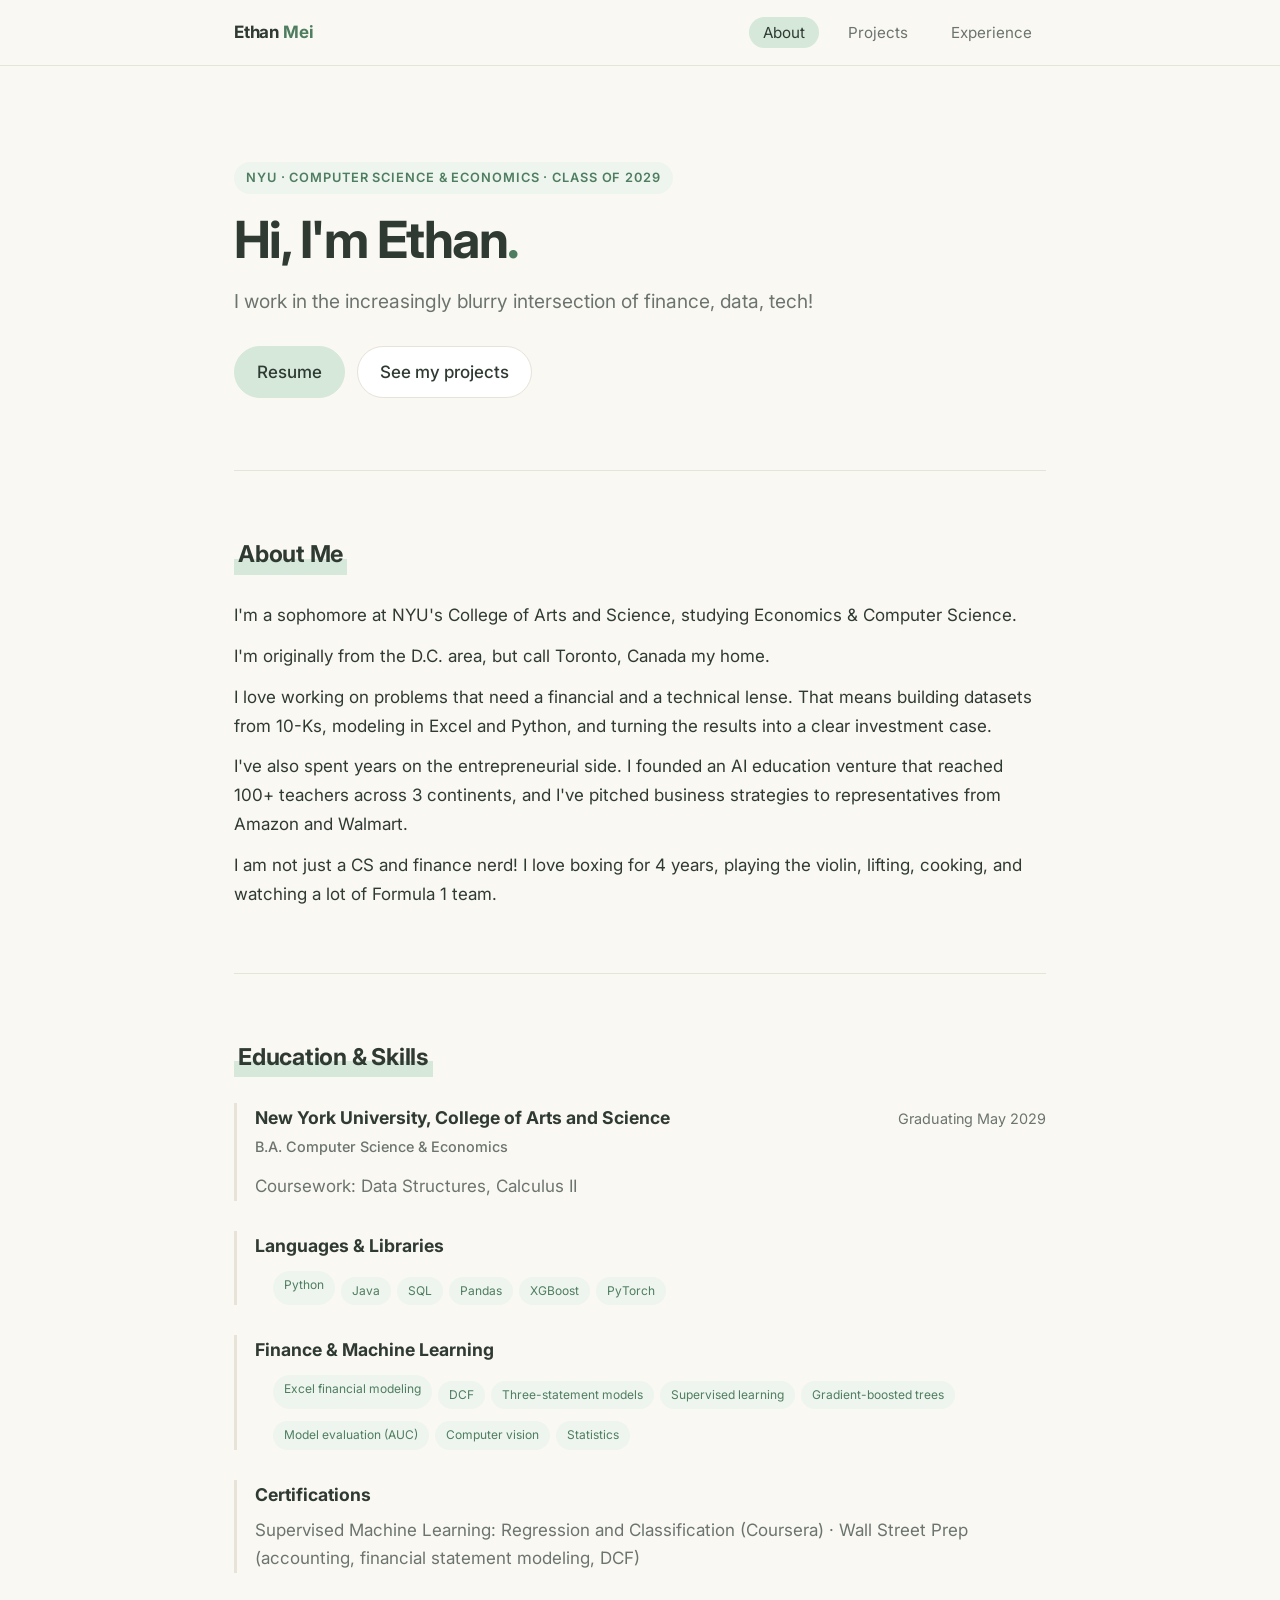
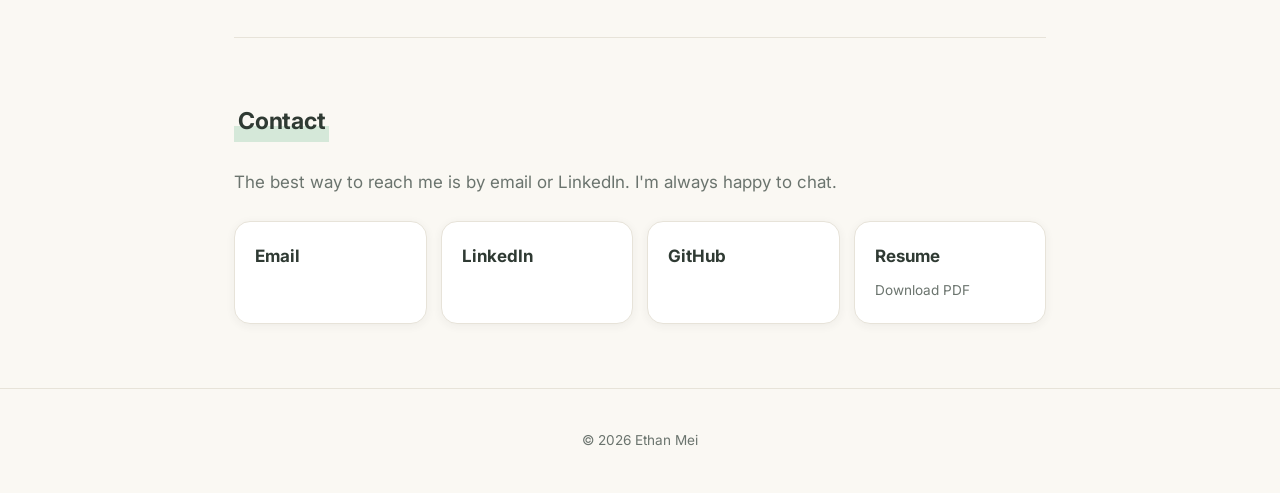
==== index.html @ 27ea249c "Update index.html" ====
<!DOCTYPE html>
<html lang="en">
<head>
  <meta charset="UTF-8">
  <meta name="viewport" content="width=device-width, initial-scale=1.0">
  <title>Ethan Mei</title>
  <meta name="description" content="Ethan Mei — Computer Science & Economics at NYU. Finance, machine learning, and building things.">
  <link rel="preconnect" href="https://fonts.googleapis.com">
  <link rel="preconnect" href="https://fonts.gstatic.com" crossorigin>
  <link href="https://fonts.googleapis.com/css2?family=Inter:wght@400;500;600;700&display=swap" rel="stylesheet">
  <link rel="stylesheet" href="style.css">
</head>
<body>

  <div class="nav-wrap">
    <header class="nav">
      <a href="index.html" class="logo">Ethan <span>Mei</span></a>
      <nav>
        <a href="index.html" class="active">About</a>
        <a href="projects.html">Projects</a>
        <a href="experience.html">Experience</a>
      </nav>
    </header>
  </div>

  <main>

    <!-- HERO -->
    <section class="hero">
      <p class="eyebrow">NYU · Computer Science &amp; Economics · Class of 2029</p>
      <h1>Hi, I'm Ethan<span class="red">.</span></h1>
      <p class="lead">
        I work in the increasingly blurry intersection of finance, data, tech!
      </p>
      <div class="buttons">
        <a class="btn primary" href="resume.pdf" target="_blank">Resume</a>
        <a class="btn" href="projects.html">See my projects</a>
      </div>
    </section>

    <!-- ABOUT -->
    <section id="about">
      <h2>About Me</h2>
      <p>
        I'm a sophomore at NYU's College of Arts and Science, studying Economics & Computer Science.
      </p>
      <p>
        I'm originally from the D.C. area, but call Toronto, Canada my home. 
      </p>
      <p>
        I love working on problems that need a financial and a technical lense. 
        That means building datasets from 10-Ks, modeling in Excel and Python, 
        and turning the results into a clear investment case.
      </p>
      <p>
        I've also spent years on the entrepreneurial side. I founded an AI education
        venture that reached 100+ teachers across 3 continents, and I've pitched business
        strategies to representatives from Amazon and Walmart.
      </p>
      <p>
        I am not just a CS and finance nerd! I love boxing for 4 years, playing the violin,
        lifting, cooking, and watching a lot of Formula 1 team.
      </p>
    </section>

    <!-- EDUCATION & SKILLS -->
    <section id="skills">
      <h2>Education &amp; Skills</h2>

      <div class="item">
        <div class="item-head">
          <h3>New York University, College of Arts and Science</h3>
          <span>Graduating May 2029</span>
        </div>
        <p class="role">B.A. Computer Science &amp; Economics</p>
        <p>Coursework: Data Structures, Calculus II</p>
      </div>

      <div class="item">
        <div class="item-head"><h3>Languages &amp; Libraries</h3></div>
        <ul class="tags" style="margin-top:10px">
          <li>Python</li><li>Java</li><li>SQL</li>
          <li>Pandas</li><li>XGBoost</li><li>PyTorch</li>
        </ul>
      </div>

      <div class="item">
        <div class="item-head"><h3>Finance &amp; Machine Learning</h3></div>
        <ul class="tags" style="margin-top:10px">
          <li>Excel financial modeling</li><li>DCF</li><li>Three-statement models</li>
          <li>Supervised learning</li><li>Gradient-boosted trees</li>
          <li>Model evaluation (AUC)</li><li>Computer vision</li><li>Statistics</li>
        </ul>
      </div>

      <div class="item">
        <div class="item-head"><h3>Certifications</h3></div>
        <p style="margin-top:6px">
          Supervised Machine Learning: Regression and Classification (Coursera) ·
          Wall Street Prep (accounting, financial statement modeling, DCF)
        </p>
      </div>
    </section>

    <!-- CONTACT -->
    <section id="contact">
      <h2>Contact</h2>
      <p style="color:var(--muted); margin-bottom:24px">
        The best way to reach me is by email or LinkedIn. I'm always happy to chat.
      </p>
      <div class="contact-grid">
        <a class="contact-card" href="mailto:ethanmei61@gmail.com">
          <strong>Email</strong>
        </a>
        <a class="contact-card" href="https://www.linkedin.com/in/ethan-mei-a862a8259/" target="_blank">
          <strong>LinkedIn</strong>
        </a>
        <a class="contact-card" href="https://github.com/WOTBGod" target="_blank">
          <strong>GitHub</strong>
        </a>
        <a class="contact-card" href="resume.pdf" target="_blank">
          <strong>Resume</strong>
          <span>Download PDF</span>
        </a>
      </div>
    </section>

  </main>

  <footer>
    <p>© 2026 Ethan Mei</p>
  </footer>

</body>
</html>
---- style.css ----
/* ---------- Colors (off-white & pastel green) — tweak these to restyle every page ---------- */
:root {
  --bg: #faf8f3;            /* warm off-white */
  --text: #2f3a33;          /* soft charcoal-green instead of black */
  --muted: #6b746e;
  --border: #e7e3d9;
  --card: #ffffff;
  --accent: #4f7d5f;        /* deeper sage: links, small text (readable on off-white) */
  --accent-soft: #d5e8d9;   /* pastel green: buttons, highlights */
  --accent-softer: #edf5ee; /* very light green: tags, hovers */
  --shadow: 0 2px 10px rgba(47, 58, 51, 0.06);
}

* { box-sizing: border-box; margin: 0; padding: 0; }

html { scroll-behavior: smooth; }

body {
  font-family: "Inter", system-ui, -apple-system, sans-serif;
  background: var(--bg);
  color: var(--text);
  line-height: 1.7;
  font-size: 17px;
}

a { color: var(--accent); text-decoration: none; }
a:hover { text-decoration: underline; }

main {
  max-width: 860px;
  margin: 0 auto;
  padding: 0 24px;
}

section { padding: 64px 0; border-bottom: 1px solid var(--border); }
section:last-child { border-bottom: none; }

h1 { font-size: 3.2rem; line-height: 1.08; letter-spacing: -0.03em; margin-bottom: 18px; }
h1 .red { color: var(--accent); }   /* the period after headings */
h2 {
  display: inline-block;
  font-size: 1.45rem;
  margin-bottom: 26px;
  letter-spacing: -0.01em;
  background: linear-gradient(transparent 60%, var(--accent-soft) 60%);
  padding: 0 4px;
}
h3 { font-size: 1.1rem; }
p + p { margin-top: 12px; }

/* ---------- Nav (shared by all pages) ---------- */
.nav-wrap {
  position: sticky;
  top: 0;
  z-index: 10;
  background: rgba(250, 248, 243, 0.9);
  backdrop-filter: blur(8px);
  border-bottom: 1px solid var(--border);
}
.nav {
  display: flex;
  justify-content: space-between;
  align-items: center;
  max-width: 860px;
  margin: 0 auto;
  padding: 18px 24px;
}
.logo { font-weight: 700; color: var(--text); letter-spacing: -0.01em; }
.logo span { color: var(--accent); }
.logo:hover { text-decoration: none; }
.nav nav a {
  margin-left: 10px;
  color: var(--muted);
  font-size: 0.95rem;
  padding: 6px 14px;
  border-radius: 999px;
  transition: background 0.15s ease, color 0.15s ease;
}
.nav nav a:hover { color: var(--text); background: var(--accent-softer); text-decoration: none; }
.nav nav a.active { color: var(--text); background: var(--accent-soft); }

/* ---------- Page header / hero ---------- */
.hero { padding: 96px 0 72px; }
.page-header { padding: 80px 0 24px; border-bottom: none; }
.eyebrow {
  display: inline-block;
  color: var(--accent);
  background: var(--accent-softer);
  font-weight: 600;
  font-size: 0.8rem;
  text-transform: uppercase;
  letter-spacing: 0.07em;
  padding: 5px 12px;
  border-radius: 999px;
  margin-bottom: 18px;
}
.lead { font-size: 1.2rem; color: var(--muted); max-width: 620px; }

/* ---------- Buttons ---------- */
.buttons { display: flex; gap: 12px; flex-wrap: wrap; margin-top: 28px; }
.btn {
  display: inline-block;
  padding: 11px 22px;
  border: 1px solid var(--border);
  border-radius: 999px;
  background: var(--card);
  color: var(--text);
  font-weight: 500;
  transition: background 0.15s ease, border-color 0.15s ease, transform 0.15s ease;
}
.btn:hover { border-color: var(--accent); text-decoration: none; transform: translateY(-1px); }
.btn.primary { background: var(--accent-soft); border-color: var(--accent-soft); color: var(--text); }
.btn.primary:hover { background: #c3dfc9; border-color: #c3dfc9; }

/* ---------- Project cards ---------- */
.grid {
  display: grid;
  grid-template-columns: repeat(auto-fit, minmax(250px, 1fr));
  gap: 20px;
}
.card {
  background: var(--card);
  border: 1px solid var(--border);
  border-radius: 16px;
  padding: 24px;
  display: flex;
  flex-direction: column;
  gap: 10px;
  box-shadow: var(--shadow);
  transition: transform 0.15s ease, border-color 0.15s ease;
}
.card:hover { transform: translateY(-3px); border-color: var(--accent-soft); }
.card p { color: var(--muted); font-size: 0.95rem; flex-grow: 1; }
.card .when { color: var(--accent); font-size: 0.8rem; font-weight: 600; flex-grow: 0; }

.tags { display: flex; flex-wrap: wrap; gap: 6px; list-style: none; }
.tags li {
  font-size: 0.75rem;
  padding: 4px 11px;
  border-radius: 999px;
  background: var(--accent-softer);
  color: var(--accent);
}

/* ---------- Experience timeline items ---------- */
.item {
  padding-left: 18px;
  border-left: 3px solid var(--border);
  transition: border-color 0.15s ease;
}
.item:hover { border-left-color: var(--accent-soft); }
.item + .item { margin-top: 30px; }
.item-head {
  display: flex;
  justify-content: space-between;
  align-items: baseline;
  gap: 12px;
}
.item-head span { color: var(--muted); font-size: 0.9rem; white-space: nowrap; }
.role { color: var(--accent); font-size: 0.9rem; font-weight: 500; margin: 2px 0 8px; }
.item ul { color: var(--muted); padding-left: 18px; }
.item li + li { margin-top: 6px; }
.item p { color: var(--muted); }

/* ---------- Contact links ---------- */
.contact-grid {
  display: grid;
  grid-template-columns: repeat(auto-fit, minmax(180px, 1fr));
  gap: 14px;
}
.contact-card {
  display: block;
  background: var(--card);
  border: 1px solid var(--border);
  border-radius: 16px;
  padding: 20px;
  color: var(--text);
  box-shadow: var(--shadow);
  transition: background 0.15s ease, transform 0.15s ease;
}
.contact-card:hover { background: var(--accent-softer); transform: translateY(-3px); text-decoration: none; }
.contact-card strong { display: block; margin-bottom: 4px; }
.contact-card span { color: var(--muted); font-size: 0.85rem; word-break: break-all; }

/* ---------- Footer ---------- */
footer {
  text-align: center;
  padding: 40px 24px;
  color: var(--muted);
  font-size: 0.85rem;
  border-top: 1px solid var(--border);
}

/* ---------- Mobile ---------- */
@media (max-width: 600px) {
  h1 { font-size: 2.4rem; }
  .nav { flex-direction: column; gap: 10px; }
  .nav nav a { margin: 0 4px; font-size: 0.9rem; }
  .hero { padding: 64px 0 48px; }
  .page-header { padding: 56px 0 16px; }
  .item-head { flex-direction: column; gap: 0; }
}
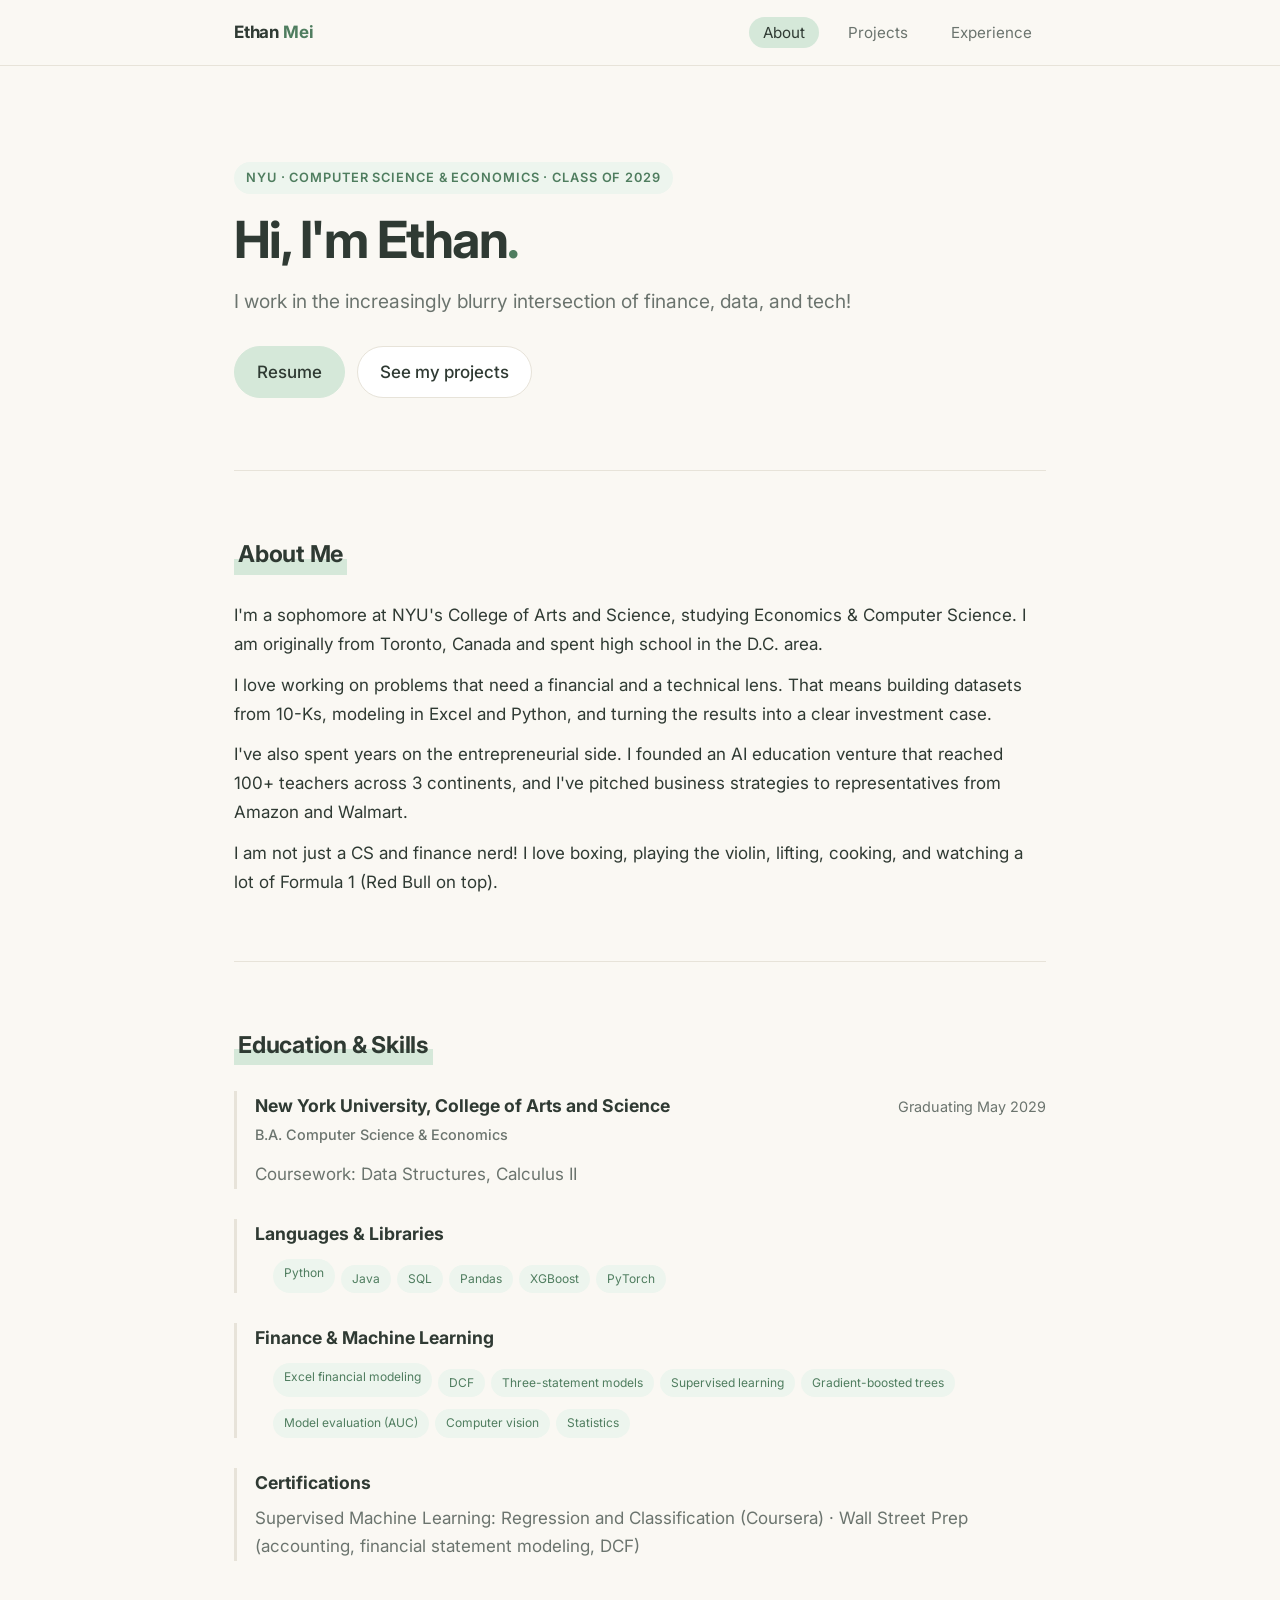
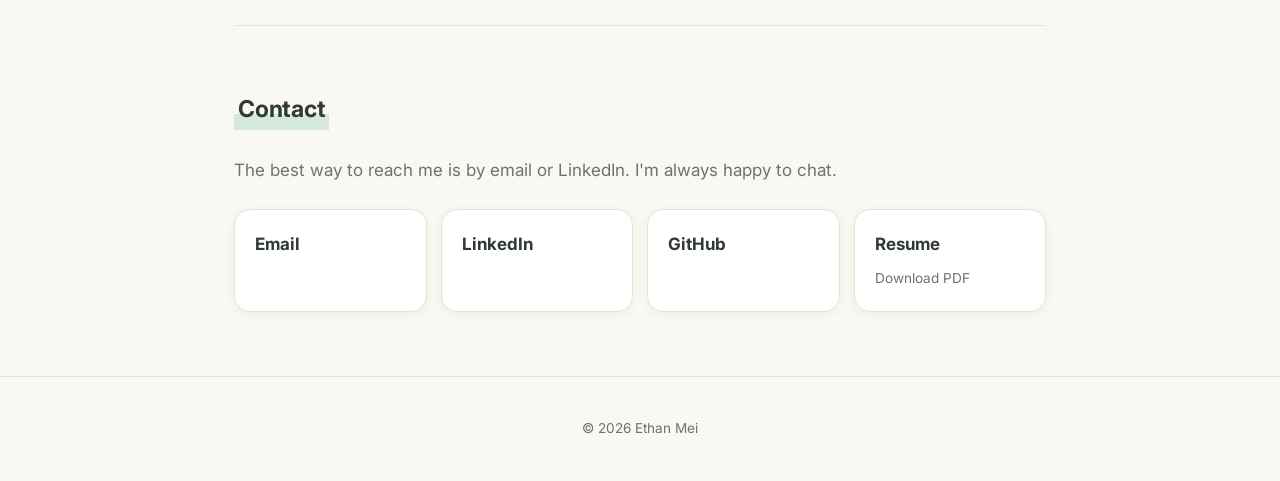
==== commit bc0fd790: "Update index.html" ====
--- a/index.html
+++ b/index.html
@@ -30,7 +30,7 @@
       <p class="eyebrow">NYU · Computer Science &amp; Economics · Class of 2029</p>
       <h1>Hi, I'm Ethan<span class="red">.</span></h1>
       <p class="lead">
-        I work in the increasingly blurry intersection of finance, data, tech!
+        I work in the increasingly blurry intersection of finance, data, and tech!
       </p>
       <div class="buttons">
         <a class="btn primary" href="resume.pdf" target="_blank">Resume</a>
@@ -43,12 +43,10 @@
       <h2>About Me</h2>
       <p>
         I'm a sophomore at NYU's College of Arts and Science, studying Economics & Computer Science.
+        I am originally from Toronto, Canada and spent high school in the D.C. area. 
       </p>
       <p>
-        I'm originally from the D.C. area, but call Toronto, Canada my home. 
-      </p>
-      <p>
-        I love working on problems that need a financial and a technical lense. 
+        I love working on problems that need a financial and a technical lens. 
         That means building datasets from 10-Ks, modeling in Excel and Python, 
         and turning the results into a clear investment case.
       </p>
@@ -58,8 +56,8 @@
         strategies to representatives from Amazon and Walmart.
       </p>
       <p>
-        I am not just a CS and finance nerd! I love boxing for 4 years, playing the violin,
-        lifting, cooking, and watching a lot of Formula 1 team.
+        I am not just a CS and finance nerd! I love boxing, playing the violin,
+        lifting, cooking, and watching a lot of Formula 1 (Red Bull on top).
       </p>
     </section>
 
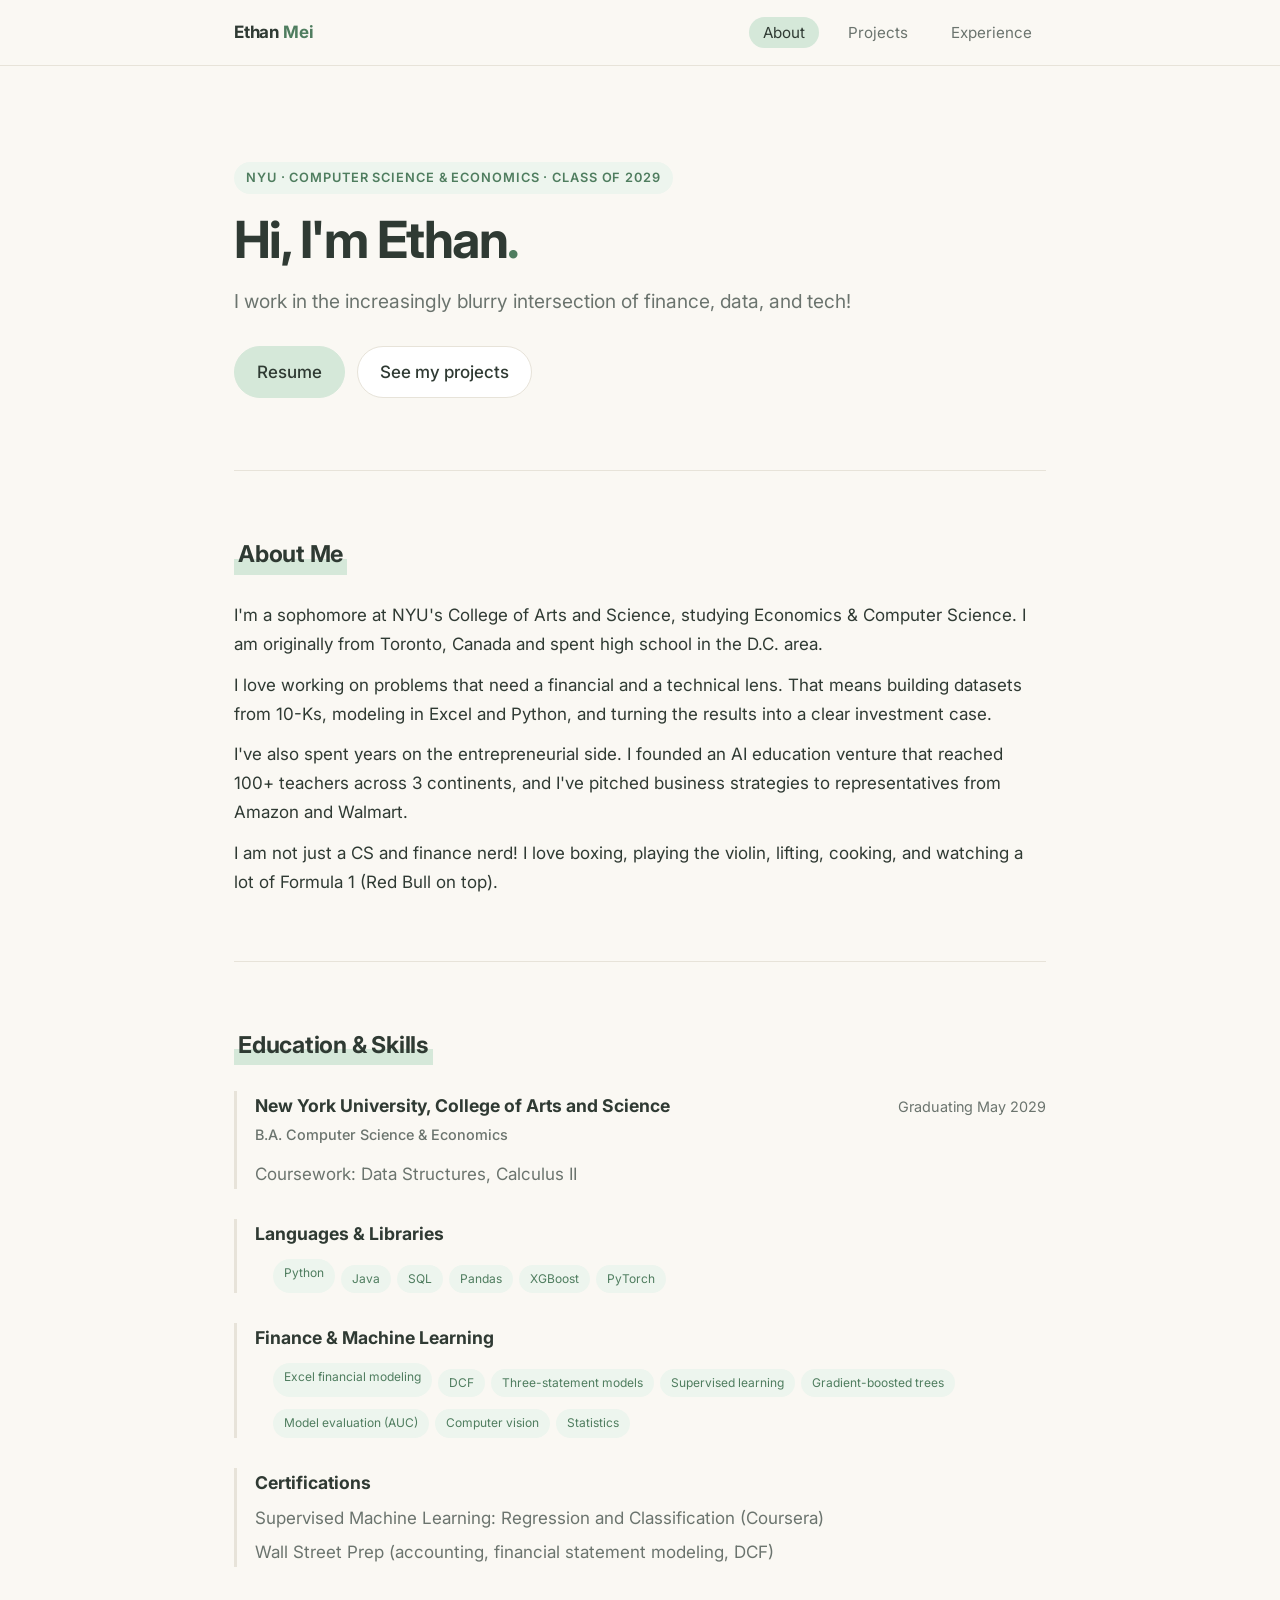
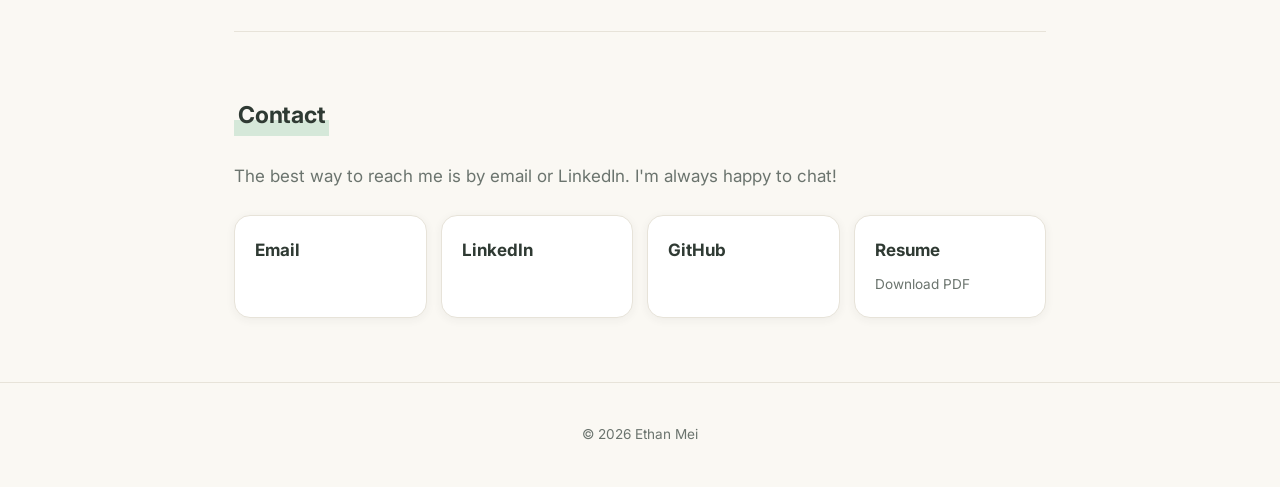
==== commit d814628d: "Update index.html" ====
--- a/index.html
+++ b/index.html
@@ -94,7 +94,9 @@
       <div class="item">
         <div class="item-head"><h3>Certifications</h3></div>
         <p style="margin-top:6px">
-          Supervised Machine Learning: Regression and Classification (Coursera) ·
+          Supervised Machine Learning: Regression and Classification (Coursera)
+        </p>
+        <p style="margin-top:6px">
           Wall Street Prep (accounting, financial statement modeling, DCF)
         </p>
       </div>
@@ -104,7 +106,7 @@
     <section id="contact">
       <h2>Contact</h2>
       <p style="color:var(--muted); margin-bottom:24px">
-        The best way to reach me is by email or LinkedIn. I'm always happy to chat.
+        The best way to reach me is by email or LinkedIn. I'm always happy to chat!
       </p>
       <div class="contact-grid">
         <a class="contact-card" href="mailto:ethanmei61@gmail.com">
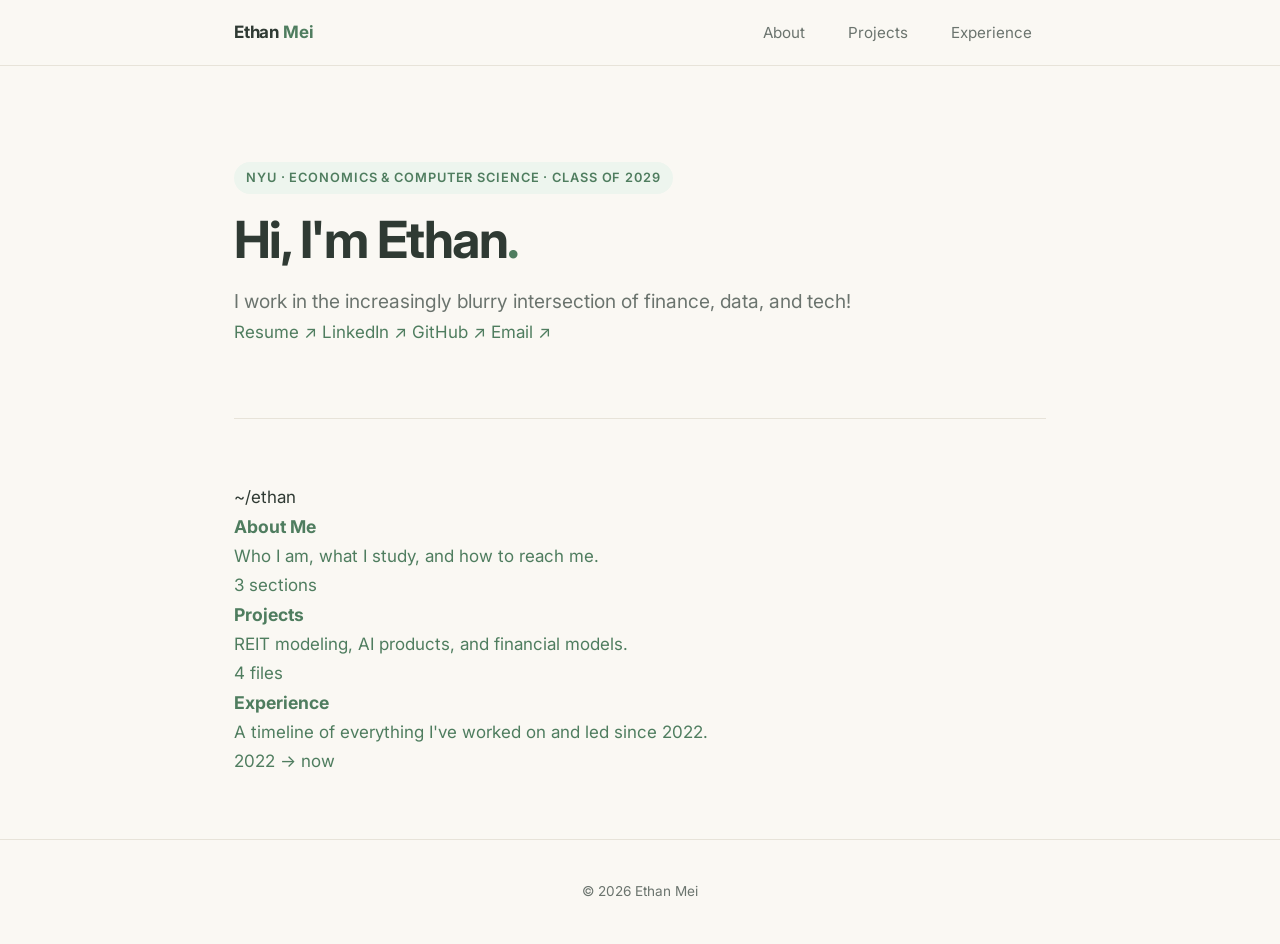
==== commit 531775e1: "Update index.html" ====
--- a/index.html
+++ b/index.html
@@ -4,7 +4,7 @@
   <meta charset="UTF-8">
   <meta name="viewport" content="width=device-width, initial-scale=1.0">
   <title>Ethan Mei</title>
-  <meta name="description" content="Ethan Mei — Computer Science & Economics at NYU. Finance, machine learning, and building things.">
+  <meta name="description" content="Ethan Mei — Economics & Computer Science at NYU. Finance, data, and tech.">
   <link rel="preconnect" href="https://fonts.googleapis.com">
   <link rel="preconnect" href="https://fonts.gstatic.com" crossorigin>
   <link href="https://fonts.googleapis.com/css2?family=Inter:wght@400;500;600;700&display=swap" rel="stylesheet">
@@ -16,7 +16,7 @@
     <header class="nav">
       <a href="index.html" class="logo">Ethan <span>Mei</span></a>
       <nav>
-        <a href="index.html" class="active">About</a>
+        <a href="about.html">About</a>
         <a href="projects.html">Projects</a>
         <a href="experience.html">Experience</a>
       </nav>
@@ -25,103 +25,49 @@
 
   <main>
 
-    <!-- HERO -->
     <section class="hero">
-      <p class="eyebrow">NYU · Computer Science &amp; Economics · Class of 2029</p>
+      <p class="eyebrow">NYU · Economics &amp; Computer Science · Class of 2029</p>
       <h1>Hi, I'm Ethan<span class="red">.</span></h1>
-      <p class="lead">
-        I work in the increasingly blurry intersection of finance, data, and tech!
-      </p>
-      <div class="buttons">
-        <a class="btn primary" href="resume.pdf" target="_blank">Resume</a>
-        <a class="btn" href="projects.html">See my projects</a>
+      <p class="lead">I work in the increasingly blurry intersection of finance, data, and tech!</p>
+      <div class="quick-links">
+        <a href="resume.pdf" target="_blank">Resume ↗</a>
+        <a href="https://www.linkedin.com/in/ethan-mei-a862a8259/" target="_blank">LinkedIn ↗</a>
+        <a href="https://github.com/WOTBGod" target="_blank">GitHub ↗</a>
+        <a href="mailto:ethanmei61@gmail.com">Email ↗</a>
       </div>
     </section>
 
-    <!-- ABOUT -->
-    <section id="about">
-      <h2>About Me</h2>
-      <p>
-        I'm a sophomore at NYU's College of Arts and Science, studying Economics & Computer Science.
-        I am originally from Toronto, Canada and spent high school in the D.C. area. 
-      </p>
-      <p>
-        I love working on problems that need a financial and a technical lens. 
-        That means building datasets from 10-Ks, modeling in Excel and Python, 
-        and turning the results into a clear investment case.
-      </p>
-      <p>
-        I've also spent years on the entrepreneurial side. I founded an AI education
-        venture that reached 100+ teachers across 3 continents, and I've pitched business
-        strategies to representatives from Amazon and Walmart.
-      </p>
-      <p>
-        I am not just a CS and finance nerd! I love boxing, playing the violin,
-        lifting, cooking, and watching a lot of Formula 1 (Red Bull on top).
-      </p>
-    </section>
+    <section>
+      <p class="crumbs"><span class="here">~/ethan</span></p>
+      <div class="folders">
 
-    <!-- EDUCATION & SKILLS -->
-    <section id="skills">
-      <h2>Education &amp; Skills</h2>
+        <a class="folder f1" href="about.html">
+          <span class="tab"></span><span class="paper"></span><span class="paper"></span>
+          <div class="body">
+            <h3>About Me</h3>
+            <p>Who I am, what I study, and how to reach me.</p>
+            <span class="count">3 sections</span>
+          </div>
+        </a>
 
-      <div class="item">
-        <div class="item-head">
-          <h3>New York University, College of Arts and Science</h3>
-          <span>Graduating May 2029</span>
-        </div>
-        <p class="role">B.A. Computer Science &amp; Economics</p>
-        <p>Coursework: Data Structures, Calculus II</p>
-      </div>
+        <a class="folder f2" href="projects.html">
+          <span class="tab"></span><span class="paper"></span><span class="paper"></span>
+          <div class="body">
+            <h3>Projects</h3>
+            <p>REIT modeling, AI products, and financial models.</p>
+            <span class="count">4 files</span>
+          </div>
+        </a>
 
-      <div class="item">
-        <div class="item-head"><h3>Languages &amp; Libraries</h3></div>
-        <ul class="tags" style="margin-top:10px">
-          <li>Python</li><li>Java</li><li>SQL</li>
-          <li>Pandas</li><li>XGBoost</li><li>PyTorch</li>
-        </ul>
-      </div>
+        <a class="folder f3" href="experience.html">
+          <span class="tab"></span><span class="paper"></span><span class="paper"></span>
+          <div class="body">
+            <h3>Experience</h3>
+            <p>A timeline of everything I've worked on and led since 2022.</p>
+            <span class="count">2022 → now</span>
+          </div>
+        </a>
 
-      <div class="item">
-        <div class="item-head"><h3>Finance &amp; Machine Learning</h3></div>
-        <ul class="tags" style="margin-top:10px">
-          <li>Excel financial modeling</li><li>DCF</li><li>Three-statement models</li>
-          <li>Supervised learning</li><li>Gradient-boosted trees</li>
-          <li>Model evaluation (AUC)</li><li>Computer vision</li><li>Statistics</li>
-        </ul>
-      </div>
-
-      <div class="item">
-        <div class="item-head"><h3>Certifications</h3></div>
-        <p style="margin-top:6px">
-          Supervised Machine Learning: Regression and Classification (Coursera)
-        </p>
-        <p style="margin-top:6px">
-          Wall Street Prep (accounting, financial statement modeling, DCF)
-        </p>
-      </div>
-    </section>
-
-    <!-- CONTACT -->
-    <section id="contact">
-      <h2>Contact</h2>
-      <p style="color:var(--muted); margin-bottom:24px">
-        The best way to reach me is by email or LinkedIn. I'm always happy to chat!
-      </p>
-      <div class="contact-grid">
-        <a class="contact-card" href="mailto:ethanmei61@gmail.com">
-          <strong>Email</strong>
-        </a>
-        <a class="contact-card" href="https://www.linkedin.com/in/ethan-mei-a862a8259/" target="_blank">
-          <strong>LinkedIn</strong>
-        </a>
-        <a class="contact-card" href="https://github.com/WOTBGod" target="_blank">
-          <strong>GitHub</strong>
-        </a>
-        <a class="contact-card" href="resume.pdf" target="_blank">
-          <strong>Resume</strong>
-          <span>Download PDF</span>
-        </a>
       </div>
     </section>
 
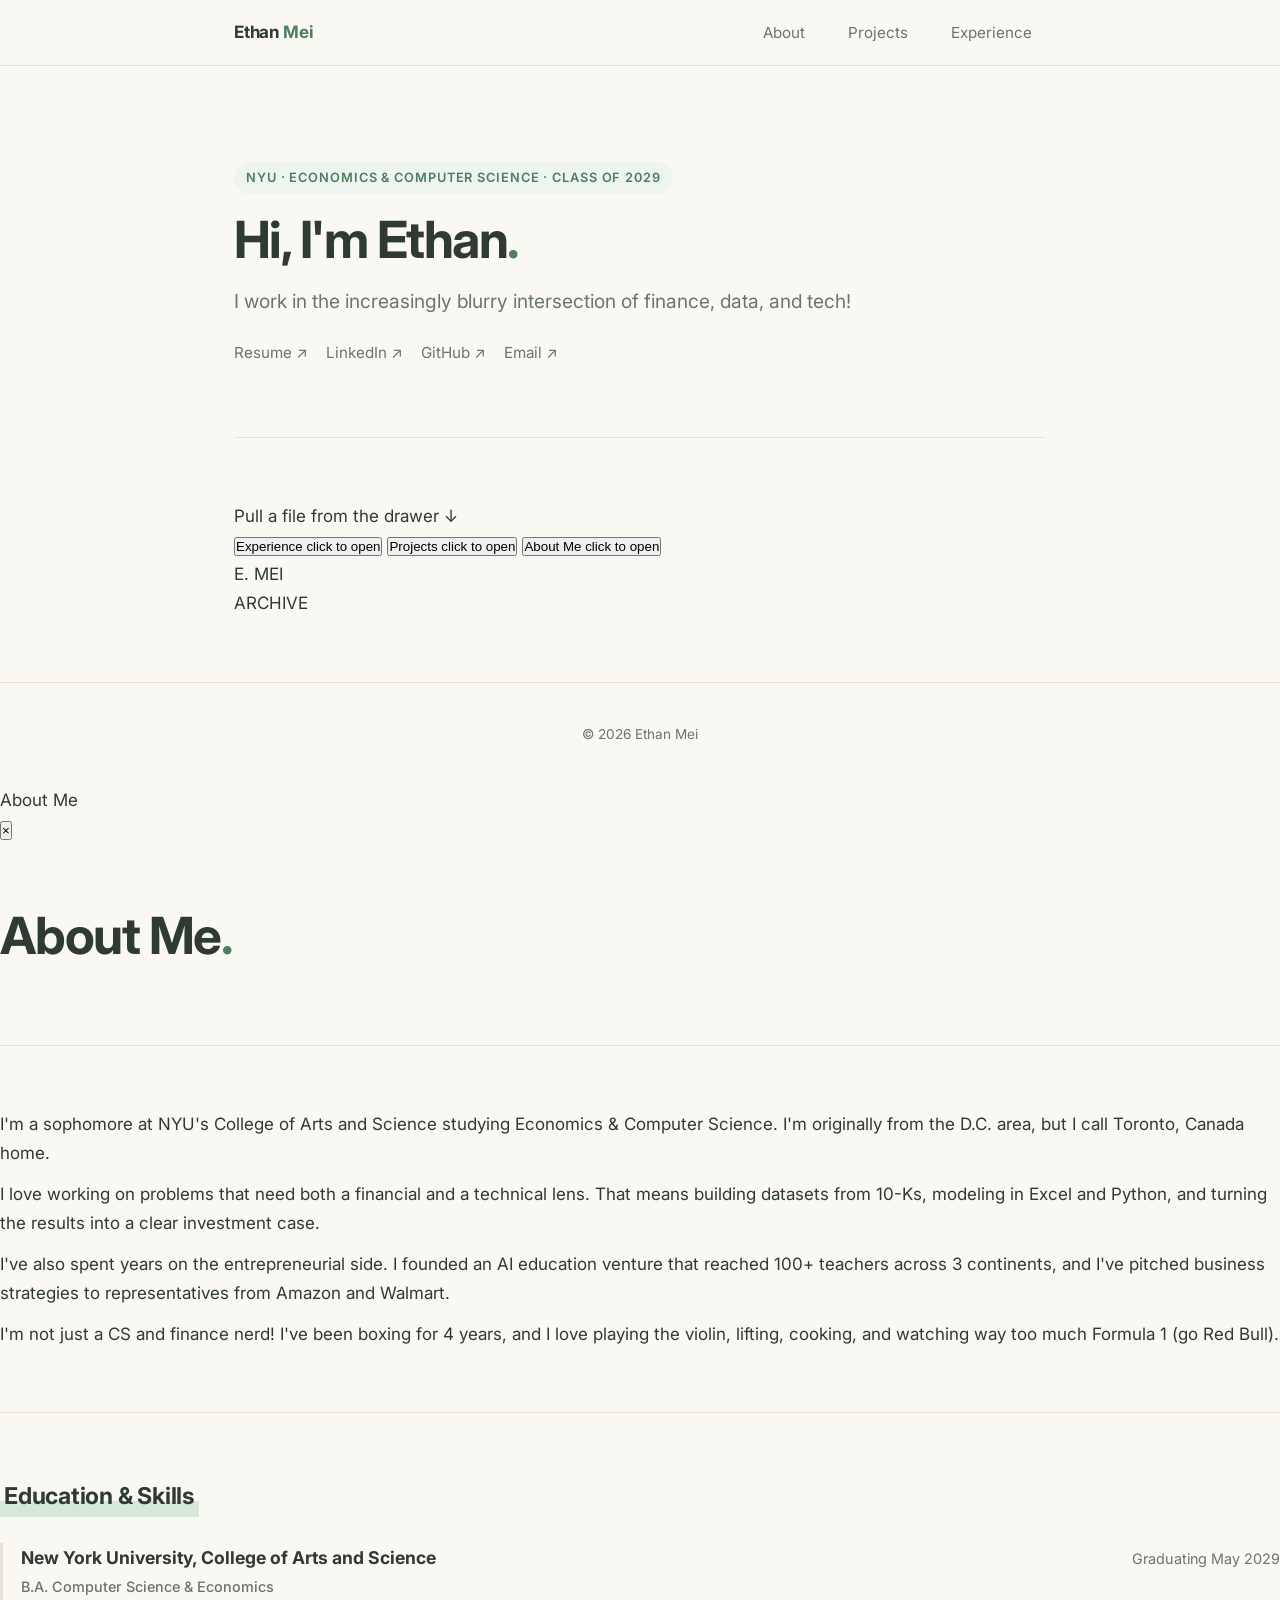
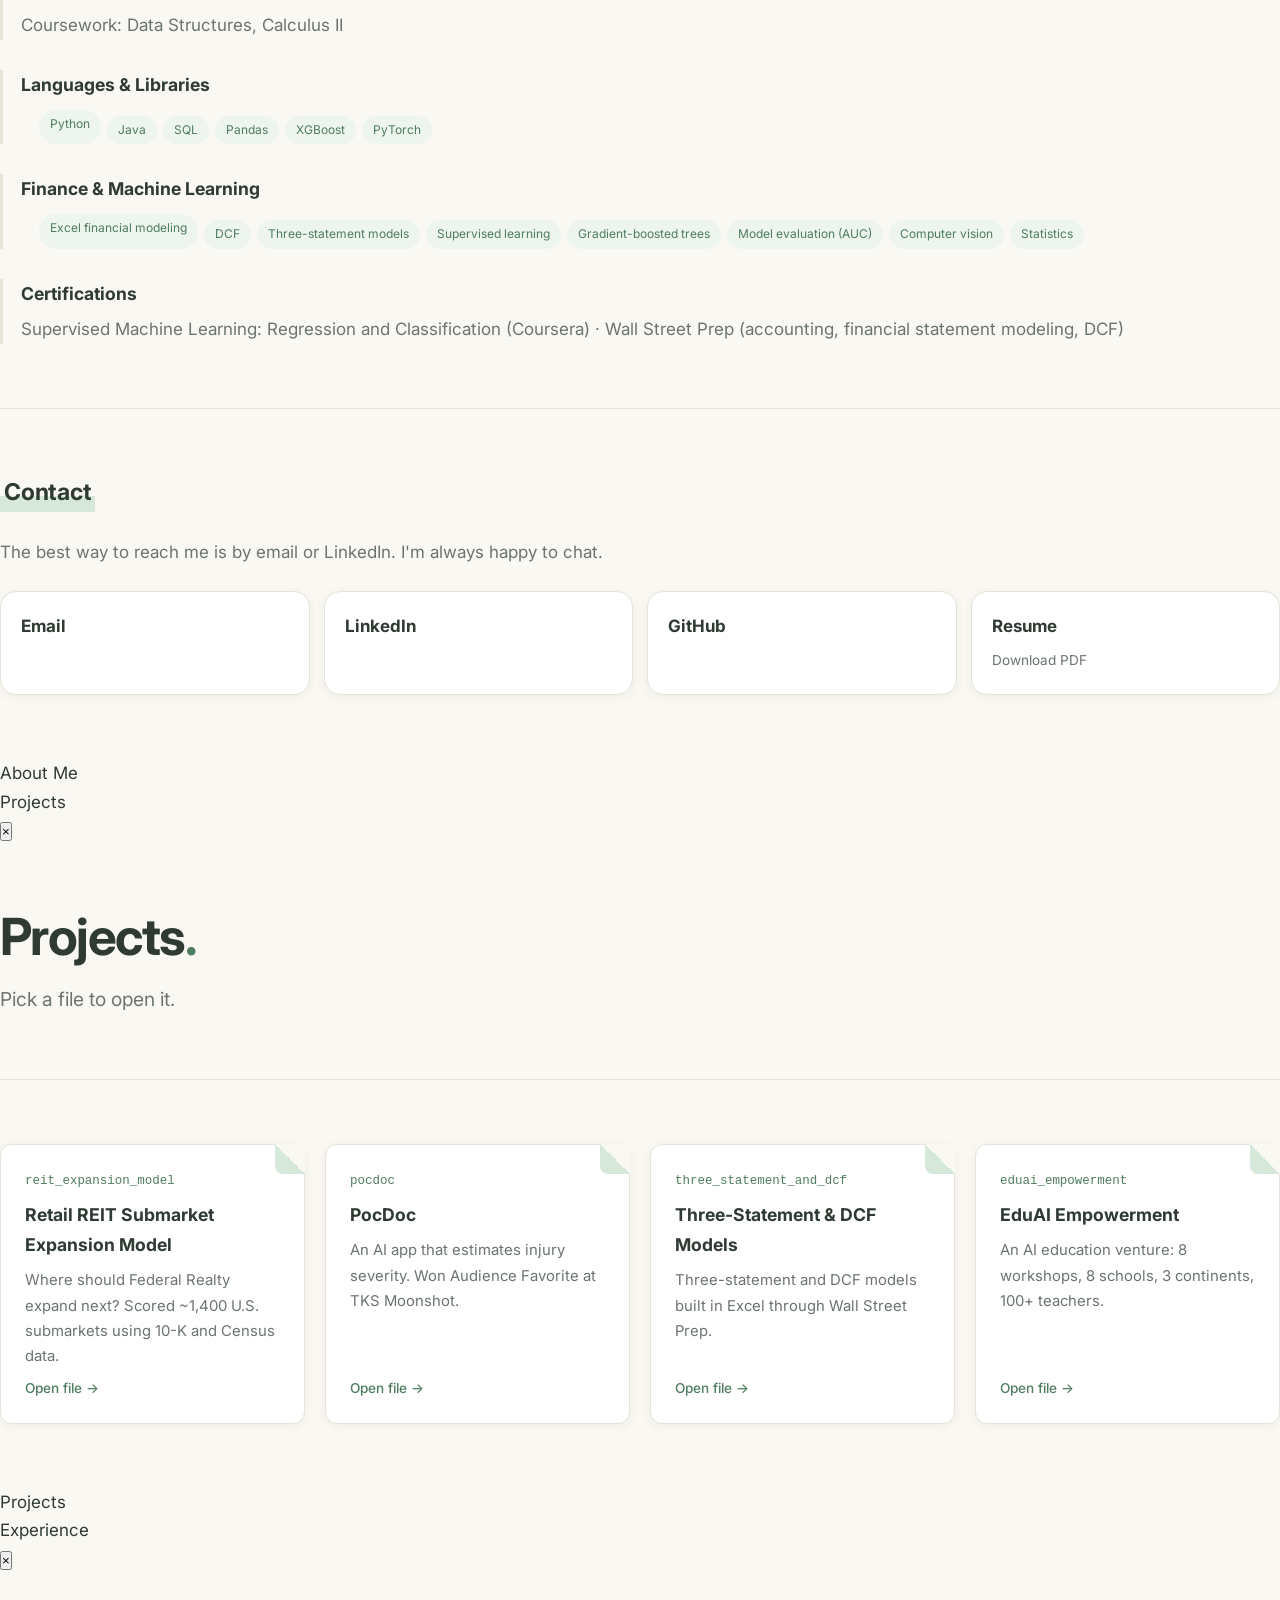
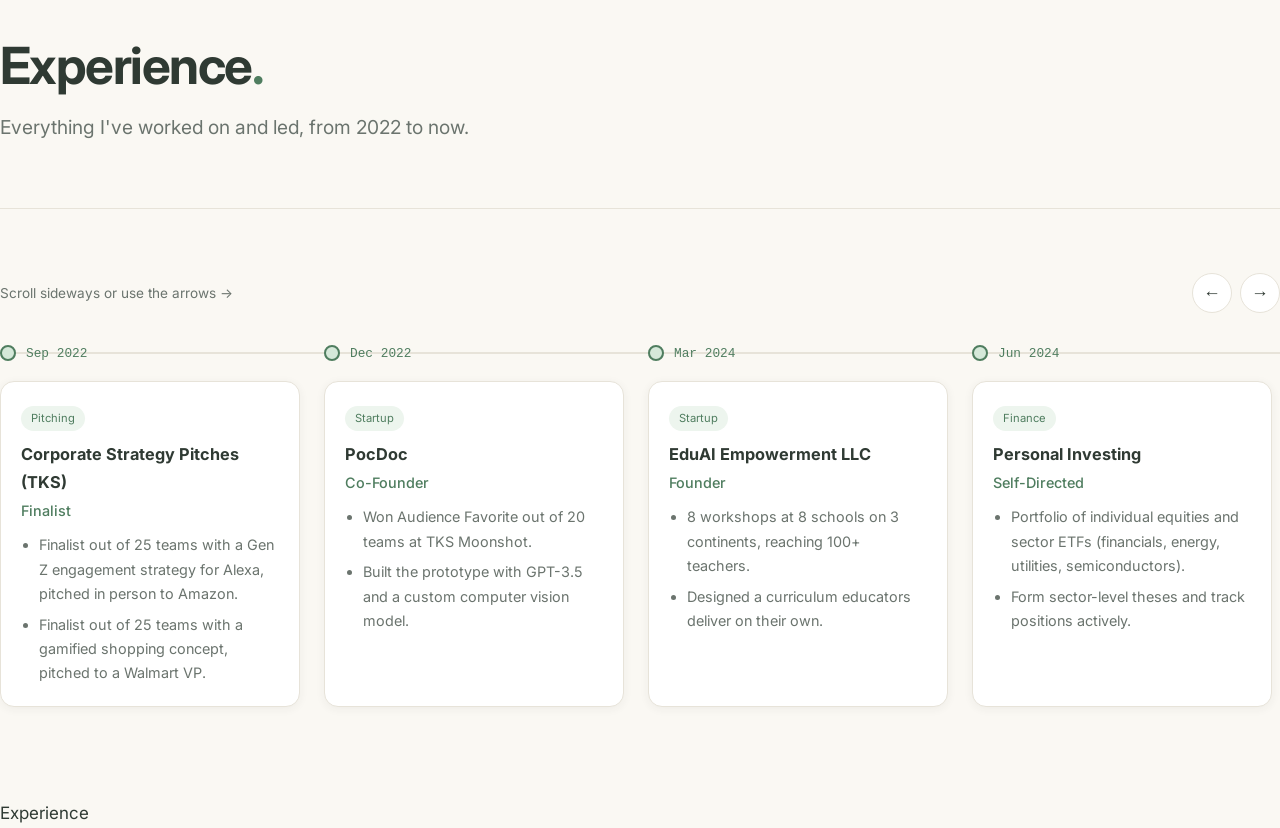
==== commit 5374eba3: "Update index.html" ====
--- a/index.html
+++ b/index.html
@@ -7,7 +7,7 @@
   <meta name="description" content="Ethan Mei — Economics & Computer Science at NYU. Finance, data, and tech.">
   <link rel="preconnect" href="https://fonts.googleapis.com">
   <link rel="preconnect" href="https://fonts.gstatic.com" crossorigin>
-  <link href="https://fonts.googleapis.com/css2?family=Inter:wght@400;500;600;700&display=swap" rel="stylesheet">
+  <link href="https://fonts.googleapis.com/css2?family=Inter:wght@400;500;600;700&family=Special+Elite&display=swap" rel="stylesheet">
   <link rel="stylesheet" href="style.css">
 </head>
 <body>
@@ -16,9 +16,9 @@
     <header class="nav">
       <a href="index.html" class="logo">Ethan <span>Mei</span></a>
       <nav>
-        <a href="about.html">About</a>
-        <a href="projects.html">Projects</a>
-        <a href="experience.html">Experience</a>
+        <a href="index.html#about">About</a>
+        <a href="index.html#projects">Projects</a>
+        <a href="index.html#experience">Experience</a>
       </nav>
     </header>
   </div>
@@ -37,37 +37,37 @@
       </div>
     </section>
 
-    <section>
-      <p class="crumbs"><span class="here">~/ethan</span></p>
-      <div class="folders">
-
-        <a class="folder f1" href="about.html">
-          <span class="tab"></span><span class="paper"></span><span class="paper"></span>
-          <div class="body">
-            <h3>About Me</h3>
-            <p>Who I am, what I study, and how to reach me.</p>
-            <span class="count">3 sections</span>
-          </div>
-        </a>
-
-        <a class="folder f2" href="projects.html">
-          <span class="tab"></span><span class="paper"></span><span class="paper"></span>
-          <div class="body">
-            <h3>Projects</h3>
-            <p>REIT modeling, AI products, and financial models.</p>
-            <span class="count">4 files</span>
-          </div>
-        </a>
-
-        <a class="folder f3" href="experience.html">
-          <span class="tab"></span><span class="paper"></span><span class="paper"></span>
-          <div class="body">
-            <h3>Experience</h3>
-            <p>A timeline of everything I've worked on and led since 2022.</p>
-            <span class="count">2022 → now</span>
-          </div>
-        </a>
-
+    
+    <section class="cabinet-section">
+      <p class="cabinet-hint">Pull a file from the drawer ↓</p>
+      <div class="cabinet">
+        <div class="drawer">
+          <div class="drawer-back"></div>
+
+          <button class="f-in exp" data-open="experience" aria-label="Open Experience folder">
+            <span class="f-body"></span><span class="f-tab"><span>Experience</span></span>
+            <span class="peek">click to open</span>
+          </button>
+          <button class="f-in proj" data-open="projects" aria-label="Open Projects folder">
+            <span class="f-body"></span><span class="f-tab"><span>Projects</span></span>
+            <span class="peek">click to open</span>
+          </button>
+          <button class="f-in about" data-open="about" aria-label="Open About Me folder">
+            <span class="f-body"></span><span class="f-tab"><span>About Me</span></span>
+            <span class="peek">click to open</span>
+          </button>
+
+          <div class="drawer-front">
+            <div class="label-holder"><span>E. MEI</span></div>
+            <div class="handle"></div>
+          </div>
+        </div>
+        <div class="cabinet-body">
+          <div class="closed-drawer">
+            <div class="label-holder"><span>ARCHIVE</span></div>
+            <div class="handle"></div>
+          </div>
+        </div>
       </div>
     </section>
 
@@ -77,5 +77,270 @@
     <p>© 2026 Ethan Mei</p>
   </footer>
 
+  <div class="overlay" id="overlay">
+    <div class="scrim"></div>
+
+    <div class="ofolder about" id="panel-about" role="dialog" aria-label="About Me">
+      <div class="o-tab">About Me</div>
+      <div class="o-back">
+        <button class="close-btn" aria-label="Close folder">×</button>
+        <div class="o-paper">
+
+    <section >
+      <h1>About Me<span class="red">.</span></h1>
+    </section>
+
+    <section id="about">
+      <p>
+        I'm a sophomore at NYU's College of Arts and Science studying Economics &amp; Computer
+        Science. I'm originally from the D.C. area, but I call Toronto, Canada home.
+      </p>
+      <p>
+        I love working on problems that need both a financial and a technical lens. That means
+        building datasets from 10-Ks, modeling in Excel and Python, and turning the results into
+        a clear investment case.
+      </p>
+      <p>
+        I've also spent years on the entrepreneurial side. I founded an AI education venture that
+        reached 100+ teachers across 3 continents, and I've pitched business strategies to
+        representatives from Amazon and Walmart.
+      </p>
+      <p>
+        I'm not just a CS and finance nerd! I've been boxing for 4 years, and I love playing the
+        violin, lifting, cooking, and watching way too much Formula 1 (go Red Bull).
+      </p>
+    </section>
+
+    <section id="skills">
+      <h2>Education &amp; Skills</h2>
+
+      <div class="item">
+        <div class="item-head">
+          <h3>New York University, College of Arts and Science</h3>
+          <span>Graduating May 2029</span>
+        </div>
+        <p class="role">B.A. Computer Science &amp; Economics</p>
+        <p>Coursework: Data Structures, Calculus II</p>
+      </div>
+
+      <div class="item">
+        <div class="item-head"><h3>Languages &amp; Libraries</h3></div>
+        <ul class="tags" style="margin-top:10px">
+          <li>Python</li><li>Java</li><li>SQL</li>
+          <li>Pandas</li><li>XGBoost</li><li>PyTorch</li>
+        </ul>
+      </div>
+
+      <div class="item">
+        <div class="item-head"><h3>Finance &amp; Machine Learning</h3></div>
+        <ul class="tags" style="margin-top:10px">
+          <li>Excel financial modeling</li><li>DCF</li><li>Three-statement models</li>
+          <li>Supervised learning</li><li>Gradient-boosted trees</li>
+          <li>Model evaluation (AUC)</li><li>Computer vision</li><li>Statistics</li>
+        </ul>
+      </div>
+
+      <div class="item">
+        <div class="item-head"><h3>Certifications</h3></div>
+        <p style="margin-top:6px">
+          Supervised Machine Learning: Regression and Classification (Coursera) ·
+          Wall Street Prep (accounting, financial statement modeling, DCF)
+        </p>
+      </div>
+    </section>
+
+    <section id="contact">
+      <h2>Contact</h2>
+      <p style="color:var(--muted); margin-bottom:24px">
+        The best way to reach me is by email or LinkedIn. I'm always happy to chat.
+      </p>
+      <div class="contact-grid">
+        <a class="contact-card" href="mailto:ethanmei61@gmail.com"><strong>Email</strong></a>
+        <a class="contact-card" href="https://www.linkedin.com/in/ethan-mei-a862a8259/" target="_blank"><strong>LinkedIn</strong></a>
+        <a class="contact-card" href="https://github.com/WOTBGod" target="_blank"><strong>GitHub</strong></a>
+        <a class="contact-card" href="resume.pdf" target="_blank"><strong>Resume</strong><span>Download PDF</span></a>
+      </div>
+    </section>
+
+        </div>
+        <div class="o-cover">About Me</div>
+      </div>
+    </div>
+
+    <div class="ofolder proj" id="panel-projects" role="dialog" aria-label="Projects">
+      <div class="o-tab">Projects</div>
+      <div class="o-back">
+        <button class="close-btn" aria-label="Close folder">×</button>
+        <div class="o-paper">
+
+    <section >
+      <h1>Projects<span class="red">.</span></h1>
+      <p class="lead">Pick a file to open it.</p>
+    </section>
+
+    <section>
+      <div class="files">
+        <a class="file" href="project-reit.html">
+          <span class="fname">reit_expansion_model</span>
+          <h3>Retail REIT Submarket Expansion Model</h3>
+          <p>Where should Federal Realty expand next? Scored ~1,400 U.S. submarkets using 10-K and Census data.</p>
+          <span class="open">Open file →</span>
+        </a>
+        <a class="file" href="project-pocdoc.html">
+          <span class="fname">pocdoc</span>
+          <h3>PocDoc</h3>
+          <p>An AI app that estimates injury severity. Won Audience Favorite at TKS Moonshot.</p>
+          <span class="open">Open file →</span>
+        </a>
+        <a class="file" href="project-dcf.html">
+          <span class="fname">three_statement_and_dcf</span>
+          <h3>Three-Statement &amp; DCF Models</h3>
+          <p>Three-statement and DCF models built in Excel through Wall Street Prep.</p>
+          <span class="open">Open file →</span>
+        </a>
+        <a class="file" href="project-eduai.html">
+          <span class="fname">eduai_empowerment</span>
+          <h3>EduAI Empowerment</h3>
+          <p>An AI education venture: 8 workshops, 8 schools, 3 continents, 100+ teachers.</p>
+          <span class="open">Open file →</span>
+        </a>
+      </div>
+    </section>
+
+        </div>
+        <div class="o-cover">Projects</div>
+      </div>
+    </div>
+
+    <div class="ofolder exp" id="panel-experience" role="dialog" aria-label="Experience">
+      <div class="o-tab">Experience</div>
+      <div class="o-back">
+        <button class="close-btn" aria-label="Close folder">×</button>
+        <div class="o-paper">
+
+    <section >
+      <h1>Experience<span class="red">.</span></h1>
+      <p class="lead">Everything I've worked on and led, from 2022 to now.</p>
+    </section>
+
+    <section>
+      <div class="timeline-controls">
+        <span class="hint">Scroll sideways or use the arrows →</span>
+        <div class="arrows">
+          <button class="arrow" id="prev" aria-label="Earlier">←</button>
+          <button class="arrow" id="next" aria-label="Later">→</button>
+        </div>
+      </div>
+      <div class="timeline" id="timeline">
+        <div class="t-item">
+          <span class="t-dot"></span><span class="t-date">Sep 2022</span>
+          <div class="t-card">
+            <span class="t-tag">Pitching</span>
+            <h3>Corporate Strategy Pitches (TKS)</h3>
+            <p class="role">Finalist</p>
+            <ul><li>Finalist out of 25 teams with a Gen Z engagement strategy for Alexa, pitched in person to Amazon.</li><li>Finalist out of 25 teams with a gamified shopping concept, pitched to a Walmart VP.</li></ul>
+          </div>
+        </div>
+        <div class="t-item">
+          <span class="t-dot"></span><span class="t-date">Dec 2022</span>
+          <div class="t-card">
+            <span class="t-tag">Startup</span>
+            <h3>PocDoc</h3>
+            <p class="role">Co-Founder</p>
+            <ul><li>Won Audience Favorite out of 20 teams at TKS Moonshot.</li><li>Built the prototype with GPT-3.5 and a custom computer vision model.</li></ul>
+          </div>
+        </div>
+        <div class="t-item">
+          <span class="t-dot"></span><span class="t-date">Mar 2024</span>
+          <div class="t-card">
+            <span class="t-tag">Startup</span>
+            <h3>EduAI Empowerment LLC</h3>
+            <p class="role">Founder</p>
+            <ul><li>8 workshops at 8 schools on 3 continents, reaching 100+ teachers.</li><li>Designed a curriculum educators deliver on their own.</li></ul>
+          </div>
+        </div>
+        <div class="t-item">
+          <span class="t-dot"></span><span class="t-date">Jun 2024</span>
+          <div class="t-card">
+            <span class="t-tag">Finance</span>
+            <h3>Personal Investing</h3>
+            <p class="role">Self-Directed</p>
+            <ul><li>Portfolio of individual equities and sector ETFs (financials, energy, utilities, semiconductors).</li><li>Form sector-level theses and track positions actively.</li></ul>
+          </div>
+        </div>
+        <div class="t-item">
+          <span class="t-dot"></span><span class="t-date">Aug 2024</span>
+          <div class="t-card">
+            <span class="t-tag">Leadership</span>
+            <h3>AI4ALL Club</h3>
+            <p class="role">Founder &amp; President</p>
+            <ul><li>Launched my high school's first AI club and grew it to 20+ active members.</li><li>Took members from zero to building working models, and ran hackathons.</li></ul>
+          </div>
+        </div>
+        <div class="t-item">
+          <span class="t-dot"></span><span class="t-date">Jun 2026</span>
+          <div class="t-card">
+            <span class="t-tag">Finance</span>
+            <h3>Wall Street Prep</h3>
+            <p class="role">Self-Study Certification</p>
+            <ul><li>Accounting, financial statement modeling, and DCF modules.</li><li>Built three-statement and DCF models in Excel.</li></ul>
+          </div>
+        </div>
+        <div class="t-item">
+          <span class="t-dot"></span><span class="t-date">Jun 2026</span>
+          <div class="t-card">
+            <span class="t-tag">Finance · Data</span>
+            <h3>Retail REIT Expansion Model</h3>
+            <p class="role">Independent Researcher</p>
+            <ul><li>Built a dataset of all 107 FRT properties from the FY2025 10-K.</li><li>Scored ~1,400 ZIP-code submarkets on expansion fit with Census data.</li></ul>
+          </div>
+        </div>
+      </div>
+    </section>
+
+        </div>
+        <div class="o-cover">Experience</div>
+      </div>
+    </div>
+  </div>
+
+  <script>
+    const overlay = document.getElementById('overlay');
+    const panels = ['about', 'projects', 'experience'];
+
+    function openFolder(name) {
+      if (!panels.includes(name)) return closeFolder(false);
+      document.querySelectorAll('.ofolder').forEach(p => p.classList.remove('show'));
+      const p = document.getElementById('panel-' + name);
+      void p.offsetWidth;                     // restart the opening animation
+      p.classList.add('show');
+      overlay.classList.add('show');
+      overlay.scrollTop = 0;
+      document.body.classList.add('locked');
+      if (location.hash !== '#' + name) history.replaceState(null, '', '#' + name);
+    }
+    function closeFolder(updateUrl = true) {
+      overlay.classList.remove('show');
+      document.querySelectorAll('.ofolder').forEach(p => p.classList.remove('show'));
+      document.body.classList.remove('locked');
+      if (updateUrl) history.replaceState(null, '', location.pathname);
+    }
+
+    document.querySelectorAll('[data-open]').forEach(b =>
+      b.addEventListener('click', () => openFolder(b.dataset.open)));
+    document.querySelectorAll('.close-btn, .scrim').forEach(b =>
+      b.addEventListener('click', () => closeFolder()));
+    document.addEventListener('keydown', e => { if (e.key === 'Escape') closeFolder(); });
+
+    // nav links (index.html#about etc.) open the matching folder
+    window.addEventListener('hashchange', () => openFolder(location.hash.slice(1)));
+    if (location.hash) openFolder(location.hash.slice(1));
+
+    // experience timeline arrows
+    const tl = document.getElementById('timeline');
+    const step = () => tl.querySelector('.t-item').offsetWidth + 24;
+    document.getElementById('prev').onclick = () => tl.scrollBy({ left: -step() });
+    document.getElementById('next').onclick = () => tl.scrollBy({ left: step() });
+  </script>
 </body>
 </html>
--- a/style.css
+++ b/style.css
@@ -200,3 +200,234 @@
   .page-header { padding: 56px 0 16px; }
   .item-head { flex-direction: column; gap: 0; }
 }
+
+/* =====================================================================
+   FILING SYSTEM ADD-ONS
+   ===================================================================== */
+:root {
+  --folder-1: #d5e8d9;  /* About */
+  --folder-2: #e4eed9;  /* Projects */
+  --folder-3: #d6e8e3;  /* Experience */
+  --mono: ui-monospace, "SF Mono", Menlo, Consolas, monospace;
+}
+
+/* ---------- Breadcrumb path (ethan / projects / ...) ---------- */
+.crumbs {
+  font-family: var(--mono);
+  font-size: 0.85rem;
+  color: var(--muted);
+  margin-bottom: 18px;
+}
+.crumbs a { color: var(--muted); }
+.crumbs a:hover { color: var(--accent); }
+.crumbs .sep { margin: 0 6px; opacity: 0.6; }
+.crumbs .here { color: var(--text); }
+
+/* ---------- Quick links under the hero ---------- */
+.quick-links { display: flex; gap: 18px; flex-wrap: wrap; margin-top: 22px; font-size: 0.95rem; }
+.quick-links a { color: var(--muted); }
+.quick-links a:hover { color: var(--accent); }
+
+/* ---------- Folders (home page) ---------- */
+.folders {
+  display: grid;
+  grid-template-columns: repeat(auto-fit, minmax(220px, 1fr));
+  gap: 28px;
+  margin-top: 8px;
+}
+.folder {
+  position: relative;
+  display: block;
+  padding-top: 22px;
+  color: var(--text);
+  --c: var(--folder-1);
+  display: flex;
+  flex-direction: column;
+}
+.folder:hover { text-decoration: none; color: var(--text); }
+.folder.f2 { --c: var(--folder-2); }
+.folder.f3 { --c: var(--folder-3); }
+
+.folder .tab {
+  position: absolute;
+  top: 0; left: 0;
+  width: 44%;
+  height: 30px;
+  background: var(--c);
+  border-radius: 12px 12px 0 0;
+  z-index: 1;
+}
+.folder .paper {
+  position: absolute;
+  left: 9%; right: 9%;
+  top: 30px;
+  height: 70px;
+  background: #fff;
+  border: 1px solid var(--border);
+  border-radius: 8px;
+  z-index: 2;
+  transition: top 0.25s ease;
+}
+.folder .paper + .paper { left: 14%; right: 4%; top: 36px; transition-delay: 0.04s; }
+.folder .body {
+  position: relative;
+  z-index: 3;
+  background: var(--c);
+  border-radius: 0 16px 16px 16px;
+  padding: 30px 24px 24px;
+  min-height: 150px;
+  flex: 1;
+  display: flex;
+  flex-direction: column;
+  box-shadow: var(--shadow);
+  transition: transform 0.25s ease;
+}
+.folder:hover .paper { top: 4px; }
+.folder:hover .paper + .paper { top: 12px; }
+.folder:hover .body { transform: translateY(4px); }
+.folder h3 { font-size: 1.25rem; margin-bottom: 4px; }
+.folder p { color: var(--muted); font-size: 0.92rem; }
+.folder .count { font-family: var(--mono); font-size: 0.75rem; color: var(--accent); margin-top: auto; padding-top: 14px; display: block; }
+
+/* ---------- Files (inside the Projects folder) ---------- */
+.files {
+  display: grid;
+  grid-template-columns: repeat(auto-fit, minmax(300px, 1fr));
+  gap: 20px;
+}
+.file {
+  position: relative;
+  display: flex;
+  flex-direction: column;
+  gap: 8px;
+  background: var(--card);
+  border: 1px solid var(--border);
+  border-radius: 12px;
+  padding: 26px 24px 22px;
+  color: var(--text);
+  box-shadow: var(--shadow);
+  transition: transform 0.15s ease, border-color 0.15s ease;
+}
+.file::before {  /* folded corner */
+  content: "";
+  position: absolute;
+  top: -1px; right: -1px;
+  width: 30px; height: 30px;
+  background: linear-gradient(225deg, var(--bg) 50%, var(--accent-soft) 50%);
+  border-bottom-left-radius: 8px;
+}
+.file:hover { transform: translateY(-3px); border-color: var(--accent-soft); text-decoration: none; color: var(--text); }
+.file .fname { font-family: var(--mono); font-size: 0.78rem; color: var(--accent); }
+.file p { color: var(--muted); font-size: 0.93rem; flex-grow: 1; }
+.file .open { font-size: 0.85rem; color: var(--accent); font-weight: 500; }
+
+/* ---------- Single project page ---------- */
+.doc-section + .doc-section { margin-top: 34px; }
+.doc-section h3 { margin-bottom: 8px; }
+.doc-section p, .doc-section li { color: var(--muted); }
+.doc-section ul { padding-left: 20px; }
+.doc-section li + li { margin-top: 6px; }
+.facts {
+  display: grid;
+  grid-template-columns: repeat(auto-fit, minmax(150px, 1fr));
+  gap: 14px;
+  margin-bottom: 36px;
+}
+.fact {
+  background: var(--card);
+  border: 1px solid var(--border);
+  border-radius: 12px;
+  padding: 16px 18px;
+}
+.fact .label { font-size: 0.75rem; text-transform: uppercase; letter-spacing: 0.06em; color: var(--muted); }
+.fact .value { font-weight: 600; margin-top: 2px; }
+.file-nav {
+  display: flex;
+  justify-content: space-between;
+  gap: 12px;
+  flex-wrap: wrap;
+  font-family: var(--mono);
+  font-size: 0.85rem;
+}
+
+/* ---------- Horizontal timeline (Experience) ---------- */
+.timeline-controls { display: flex; justify-content: space-between; align-items: center; margin-bottom: 8px; }
+.timeline-controls .hint { color: var(--muted); font-size: 0.85rem; }
+.arrows { display: flex; gap: 8px; }
+.arrow {
+  width: 40px; height: 40px;
+  border-radius: 50%;
+  border: 1px solid var(--border);
+  background: var(--card);
+  color: var(--text);
+  font-size: 1.1rem;
+  cursor: pointer;
+  transition: background 0.15s ease;
+}
+.arrow:hover { background: var(--accent-soft); }
+
+.timeline {
+  display: flex;
+  gap: 24px;
+  overflow-x: auto;
+  scroll-snap-type: x mandatory;
+  scroll-behavior: smooth;
+  padding: 20px 4px 28px;
+  scrollbar-width: thin;
+  scrollbar-color: var(--accent-soft) transparent;
+}
+.t-item {
+  position: relative;
+  flex: 0 0 300px;
+  scroll-snap-align: start;
+  padding-top: 40px;
+}
+.t-item::before {   /* the line */
+  content: "";
+  position: absolute;
+  top: 11px; left: 0; right: -24px;
+  height: 2px;
+  background: var(--border);
+}
+.t-item:last-child::before { right: 0; }
+.t-dot {
+  position: absolute;
+  top: 4px; left: 0;
+  width: 16px; height: 16px;
+  border-radius: 50%;
+  background: var(--accent-soft);
+  border: 2px solid var(--accent);
+}
+.t-date {
+  position: absolute;
+  top: 2px; left: 26px;
+  font-family: var(--mono);
+  font-size: 0.8rem;
+  color: var(--accent);
+}
+.t-card {
+  height: 100%;
+  background: var(--card);
+  border: 1px solid var(--border);
+  border-radius: 14px;
+  padding: 20px;
+  box-shadow: var(--shadow);
+}
+.t-card h3 { font-size: 1.02rem; }
+.t-card .role { margin: 2px 0 10px; }
+.t-card ul { color: var(--muted); font-size: 0.9rem; padding-left: 18px; }
+.t-card li + li { margin-top: 6px; }
+.t-tag {
+  display: inline-block;
+  font-size: 0.7rem;
+  padding: 3px 10px;
+  border-radius: 999px;
+  background: var(--accent-softer);
+  color: var(--accent);
+  margin-bottom: 10px;
+}
+
+@media (max-width: 600px) {
+  .t-item { flex-basis: 260px; }
+  .folders { gap: 22px; }
+}
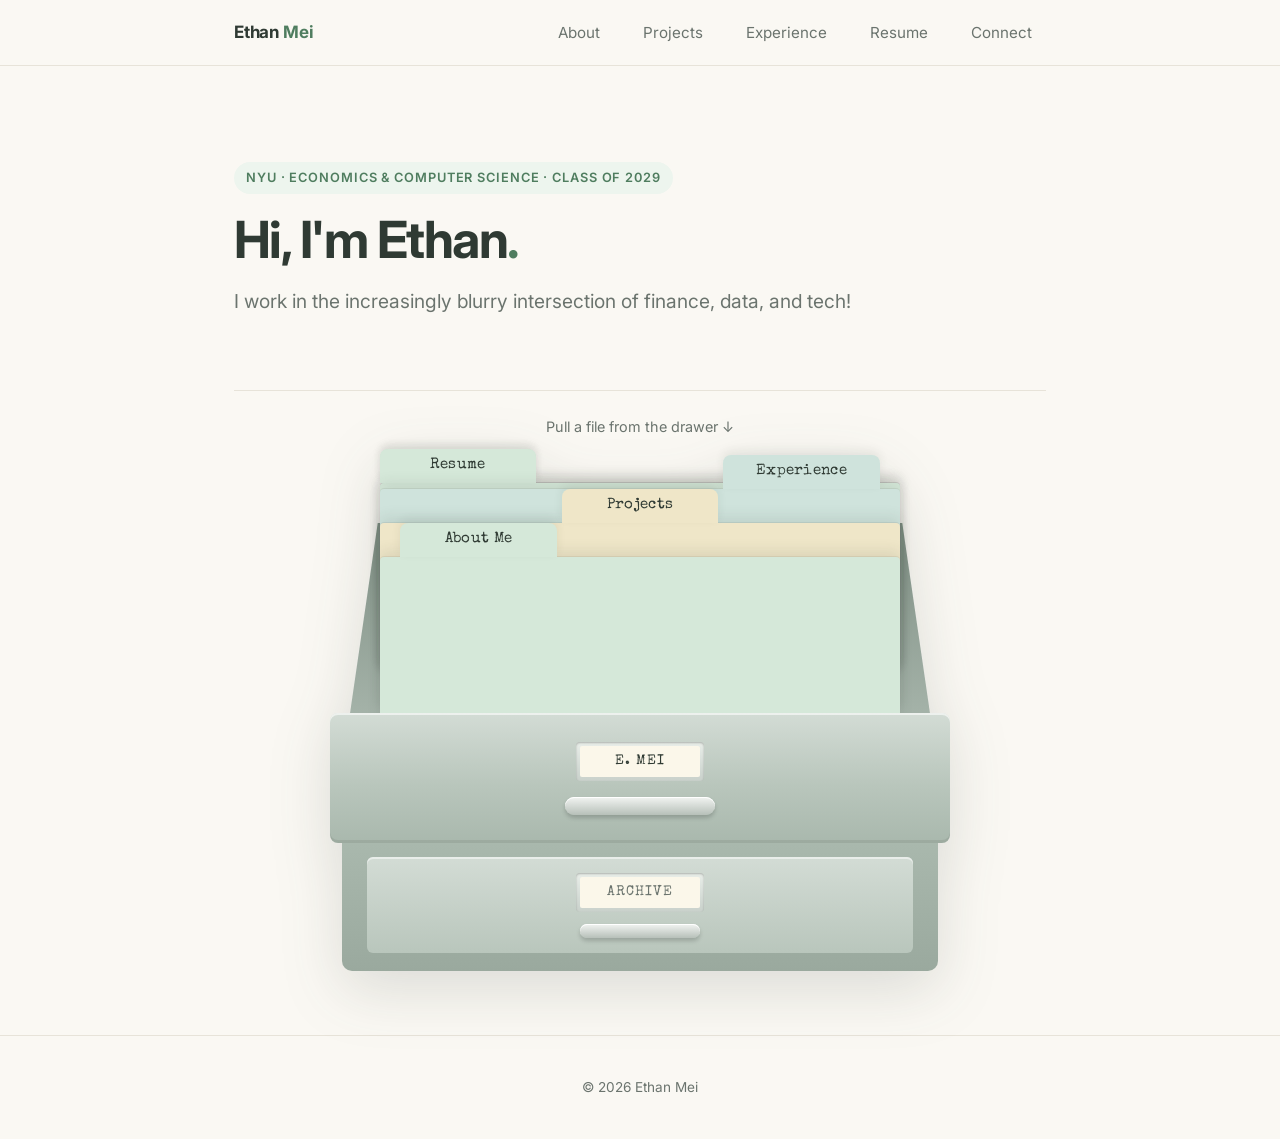
==== commit eb189846: "Update index.html" ====
--- a/index.html
+++ b/index.html
@@ -19,6 +19,8 @@
         <a href="index.html#about">About</a>
         <a href="index.html#projects">Projects</a>
         <a href="index.html#experience">Experience</a>
+        <a href="index.html#resume">Resume</a>
+        <a href="index.html#connect">Connect</a>
       </nav>
     </header>
   </div>
@@ -29,12 +31,6 @@
       <p class="eyebrow">NYU · Economics &amp; Computer Science · Class of 2029</p>
       <h1>Hi, I'm Ethan<span class="red">.</span></h1>
       <p class="lead">I work in the increasingly blurry intersection of finance, data, and tech!</p>
-      <div class="quick-links">
-        <a href="resume.pdf" target="_blank">Resume ↗</a>
-        <a href="https://www.linkedin.com/in/ethan-mei-a862a8259/" target="_blank">LinkedIn ↗</a>
-        <a href="https://github.com/WOTBGod" target="_blank">GitHub ↗</a>
-        <a href="mailto:ethanmei61@gmail.com">Email ↗</a>
-      </div>
     </section>
 
     
@@ -44,6 +40,14 @@
         <div class="drawer">
           <div class="drawer-back"></div>
 
+          <button class="f-in connect" data-open="connect" aria-label="Open Connect with me folder">
+            <span class="f-body"></span><span class="f-tab"><span>Connect</span></span>
+            <span class="peek">click to open</span>
+          </button>
+          <button class="f-in resume" data-open="resume" aria-label="Open Resume folder">
+            <span class="f-body"></span><span class="f-tab"><span>Resume</span></span>
+            <span class="peek">click to open</span>
+          </button>
           <button class="f-in exp" data-open="experience" aria-label="Open Experience folder">
             <span class="f-body"></span><span class="f-tab"><span>Experience</span></span>
             <span class="peek">click to open</span>
@@ -149,18 +153,6 @@
       </div>
     </section>
 
-    <section id="contact">
-      <h2>Contact</h2>
-      <p style="color:var(--muted); margin-bottom:24px">
-        The best way to reach me is by email or LinkedIn. I'm always happy to chat.
-      </p>
-      <div class="contact-grid">
-        <a class="contact-card" href="mailto:ethanmei61@gmail.com"><strong>Email</strong></a>
-        <a class="contact-card" href="https://www.linkedin.com/in/ethan-mei-a862a8259/" target="_blank"><strong>LinkedIn</strong></a>
-        <a class="contact-card" href="https://github.com/WOTBGod" target="_blank"><strong>GitHub</strong></a>
-        <a class="contact-card" href="resume.pdf" target="_blank"><strong>Resume</strong><span>Download PDF</span></a>
-      </div>
-    </section>
 
         </div>
         <div class="o-cover">About Me</div>
@@ -302,11 +294,50 @@
         <div class="o-cover">Experience</div>
       </div>
     </div>
+
+    <div class="ofolder resume" id="panel-resume" role="dialog" aria-label="Resume">
+      <div class="o-tab">Resume</div>
+      <div class="o-back">
+        <button class="close-btn" aria-label="Close folder">×</button>
+        <div class="o-paper">
+
+    <section>
+      <h1>Resume<span class="red">.</span></h1>
+      <div class="buttons" style="margin-top:14px">
+        <a class="btn primary" href="resume.pdf" download>Download PDF</a>
+        <a class="btn" href="resume.pdf" target="_blank">Open in new tab</a>
+      </div>
+      <iframe class="resume-frame" data-src="resume.pdf" title="Ethan Mei resume"></iframe>
+    </section>
+        </div>
+        <div class="o-cover">Resume</div>
+      </div>
+    </div>
+
+    <div class="ofolder connect" id="panel-connect" role="dialog" aria-label="Connect with me">
+      <div class="o-tab">Connect with me</div>
+      <div class="o-back">
+        <button class="close-btn" aria-label="Close folder">×</button>
+        <div class="o-paper">
+
+    <section>
+      <h1>Connect with me<span class="red">.</span></h1>
+      <p class="lead" style="margin-bottom:28px">The best way to reach me is by email or LinkedIn. I'm always happy to chat.</p>
+      <div class="contact-grid">
+        <a class="contact-card" href="mailto:ethanmei61@gmail.com"><strong>Email</strong><span class="sub">ethanmei61@gmail.com</span></a>
+        <a class="contact-card" href="https://www.linkedin.com/in/ethan-mei-a862a8259/" target="_blank"><strong>LinkedIn</strong><span class="sub">Ethan Mei</span></a>
+        <a class="contact-card" href="https://github.com/WOTBGod" target="_blank"><strong>GitHub</strong><span class="sub">@WOTBGod</span></a>
+      </div>
+    </section>
+        </div>
+        <div class="o-cover">Connect with me</div>
+      </div>
+    </div>
   </div>
 
   <script>
     const overlay = document.getElementById('overlay');
-    const panels = ['about', 'projects', 'experience'];
+    const panels = ['about', 'projects', 'experience', 'resume', 'connect'];
 
     function openFolder(name) {
       if (!panels.includes(name)) return closeFolder(false);
@@ -314,6 +345,8 @@
       const p = document.getElementById('panel-' + name);
       void p.offsetWidth;                     // restart the opening animation
       p.classList.add('show');
+      const frame = p.querySelector('iframe[data-src]');
+      if (frame && !frame.src) frame.src = frame.dataset.src;
       overlay.classList.add('show');
       overlay.scrollTop = 0;
       document.body.classList.add('locked');
--- a/style.css
+++ b/style.css
@@ -228,67 +228,6 @@
 .quick-links a { color: var(--muted); }
 .quick-links a:hover { color: var(--accent); }
 
-/* ---------- Folders (home page) ---------- */
-.folders {
-  display: grid;
-  grid-template-columns: repeat(auto-fit, minmax(220px, 1fr));
-  gap: 28px;
-  margin-top: 8px;
-}
-.folder {
-  position: relative;
-  display: block;
-  padding-top: 22px;
-  color: var(--text);
-  --c: var(--folder-1);
-  display: flex;
-  flex-direction: column;
-}
-.folder:hover { text-decoration: none; color: var(--text); }
-.folder.f2 { --c: var(--folder-2); }
-.folder.f3 { --c: var(--folder-3); }
-
-.folder .tab {
-  position: absolute;
-  top: 0; left: 0;
-  width: 44%;
-  height: 30px;
-  background: var(--c);
-  border-radius: 12px 12px 0 0;
-  z-index: 1;
-}
-.folder .paper {
-  position: absolute;
-  left: 9%; right: 9%;
-  top: 30px;
-  height: 70px;
-  background: #fff;
-  border: 1px solid var(--border);
-  border-radius: 8px;
-  z-index: 2;
-  transition: top 0.25s ease;
-}
-.folder .paper + .paper { left: 14%; right: 4%; top: 36px; transition-delay: 0.04s; }
-.folder .body {
-  position: relative;
-  z-index: 3;
-  background: var(--c);
-  border-radius: 0 16px 16px 16px;
-  padding: 30px 24px 24px;
-  min-height: 150px;
-  flex: 1;
-  display: flex;
-  flex-direction: column;
-  box-shadow: var(--shadow);
-  transition: transform 0.25s ease;
-}
-.folder:hover .paper { top: 4px; }
-.folder:hover .paper + .paper { top: 12px; }
-.folder:hover .body { transform: translateY(4px); }
-.folder h3 { font-size: 1.25rem; margin-bottom: 4px; }
-.folder p { color: var(--muted); font-size: 0.92rem; }
-.folder .count { font-family: var(--mono); font-size: 0.75rem; color: var(--accent); margin-top: auto; padding-top: 14px; display: block; }
-
 /* ---------- Files (inside the Projects folder) ---------- */
 .files {
   display: grid;
@@ -429,5 +368,300 @@
 
 @media (max-width: 600px) {
   .t-item { flex-basis: 260px; }
-  .folders { gap: 22px; }
-}
+}
+
+/* =====================================================================
+   FILING CABINET (home page)
+   ===================================================================== */
+:root {
+  --metal-hi: #d3dcd5;
+  --metal: #b9c6bc;
+    --label-font: "Special Elite", var(--mono);
+  --manila: #efe6c8;
+  --fold-about: #d5e8d9;
+  --fold-proj: #efe6c8;
+  --fold-exp: #cfe3dc;
+}
+
+.cabinet-section { padding-top: 24px; }
+.cabinet-hint {
+  text-align: center;
+  color: var(--muted);
+  font-size: 0.9rem;
+  margin-bottom: 44px;
+}
+
+.cabinet {
+  max-width: 620px;
+  margin: 0 auto;
+  filter: drop-shadow(0 18px 30px rgba(47, 58, 51, 0.15));
+}
+
+/* ----- the pulled-out drawer ----- */
+.drawer {
+  position: relative;
+  height: 360px;
+}
+.drawer-back {           /* dark inside of the drawer, in slight perspective */
+  position: absolute;
+  left: 3%; right: 3%;
+  top: 40px; bottom: 120px;
+  background: linear-gradient(#7f8f84, #a6b4aa);
+  clip-path: polygon(5% 0, 95% 0, 100% 100%, 0 100%);
+  border-radius: 4px;
+}
+
+/* folders standing in the drawer */
+.f-in {
+  --c: var(--fold-about);
+  --lift: 0px;
+  position: absolute;
+  left: 8%; right: 8%;
+  height: 190px;
+  bottom: calc(96px + var(--depth) * 34px);
+  border: none;
+  background: none;
+  padding: 0;
+  cursor: pointer;
+  transform: translateY(var(--lift));
+  transition: transform 0.25s cubic-bezier(.2,.8,.3,1.2);
+  font: inherit;
+}
+.f-in .f-body {
+  position: absolute;
+  inset: 0;
+  background: var(--c);
+  border-radius: 4px 4px 0 0;
+  box-shadow: 0 -1px 0 rgba(0,0,0,0.06), 0 -6px 14px rgba(47,58,51,0.10);
+}
+.f-in .f-tab {
+  position: absolute;
+  bottom: 100%;
+  left: var(--tab-x);
+  width: 30%;
+  height: 34px;
+  background: var(--c);
+  border-radius: 8px 8px 0 0;
+  display: flex;
+  align-items: center;
+  justify-content: center;
+  font-family: var(--label-font);
+  font-size: 0.95rem;
+  color: var(--text);
+  letter-spacing: 0.02em;
+  box-shadow: 0 -4px 10px rgba(47,58,51,0.08);
+}
+.f-in .f-tab::after {     /* little white label sticker */
+  content: "";
+  position: absolute;
+  inset: 6px 10px;
+  background: rgba(255,255,255,0.55);
+  border-radius: 3px;
+  z-index: -1;
+}
+.f-in .f-tab span { position: relative; z-index: 1; }
+
+.f-in.about { --c: var(--fold-about); --depth: 0; --tab-x: 4%;  z-index: 3; }
+.f-in.proj  { --c: var(--fold-proj);  --depth: 1; --tab-x: 35%; z-index: 2; }
+.f-in.exp   { --c: var(--fold-exp);   --depth: 2; --tab-x: 66%; z-index: 1; }
+
+.f-in:hover, .f-in:focus-visible { --lift: -30px; outline: none; }
+.f-in:hover .f-tab, .f-in:focus-visible .f-tab { color: var(--accent); }
+.f-in .peek {               /* "click to open" that appears on hover */
+  position: absolute;
+  top: 14px; left: var(--tab-x);
+  width: 30%;
+  text-align: center;
+  font-size: 0.72rem;
+  color: var(--muted);
+  opacity: 0;
+  transition: opacity 0.2s ease;
+}
+.f-in:hover .peek, .f-in:focus-visible .peek { opacity: 1; }
+
+/* drawer front panel */
+.drawer-front {
+  position: absolute;
+  left: 0; right: 0; bottom: 0;
+  height: 130px;
+  z-index: 10;
+  background: linear-gradient(180deg, var(--metal-hi), var(--metal) 55%, #a9b8ad);
+  border-radius: 8px;
+  box-shadow: inset 0 2px 0 rgba(255,255,255,0.6), inset 0 -3px 0 rgba(0,0,0,0.08);
+  display: flex;
+  flex-direction: column;
+  align-items: center;
+  justify-content: center;
+  gap: 16px;
+}
+.label-holder {
+  background: linear-gradient(#e9eee9, #c9d1cb);
+  padding: 4px;
+  border-radius: 4px;
+  box-shadow: inset 0 1px 2px rgba(0,0,0,0.25);
+}
+.label-holder span {
+  display: block;
+  background: #fbf7ea;
+  padding: 4px 18px;
+  font-family: var(--label-font);
+  font-size: 0.85rem;
+  color: var(--text);
+  letter-spacing: 0.08em;
+  border-radius: 2px;
+  min-width: 120px;
+  text-align: center;
+}
+.handle {
+  width: 150px;
+  height: 18px;
+  border-radius: 10px;
+  background: linear-gradient(#f2f4f2, #b7c0b9);
+  box-shadow: 0 3px 4px rgba(0,0,0,0.18), inset 0 1px 0 #fff;
+}
+
+/* closed drawers underneath */
+.cabinet-body {
+  background: linear-gradient(180deg, #a9b8ad, #9aa99e);
+  border-radius: 0 0 10px 10px;
+  margin: 0 2%;
+  padding: 14px 4% 18px;
+}
+.closed-drawer {
+  height: 96px;
+  background: linear-gradient(180deg, var(--metal-hi), var(--metal));
+  border-radius: 6px;
+  box-shadow: inset 0 2px 0 rgba(255,255,255,0.5);
+  display: flex;
+  flex-direction: column;
+  align-items: center;
+  justify-content: center;
+  gap: 12px;
+}
+.closed-drawer + .closed-drawer { margin-top: 12px; }
+.closed-drawer .label-holder span { color: var(--muted); }
+.closed-drawer .handle { width: 120px; height: 14px; }
+
+/* =====================================================================
+   OPENED FOLDER (overlay)
+   ===================================================================== */
+.overlay {
+  position: fixed;
+  inset: 0;
+  z-index: 100;
+  display: none;
+  align-items: flex-start;
+  justify-content: center;
+  padding: 70px 20px 30px;
+  overflow-y: auto;
+}
+.overlay.show { display: flex; }
+.scrim {
+  position: fixed;
+  inset: 0;
+  background: rgba(47, 58, 51, 0.35);
+  backdrop-filter: blur(3px);
+  animation: fadeIn 0.25s ease;
+}
+.ofolder {
+  display: none;
+  position: relative;
+  width: 100%;
+  max-width: 900px;
+  perspective: 2000px;
+}
+.ofolder.show { display: block; }
+.o-tab {
+  position: relative;
+  display: inline-block;
+  margin-left: var(--tab-x, 6%);
+  padding: 8px 28px;
+  background: var(--c);
+  border-radius: 10px 10px 0 0;
+  font-family: var(--label-font);
+  font-size: 1.05rem;
+  color: var(--text);
+}
+.o-back {
+  position: relative;
+  background: var(--c);
+  border-radius: 0 12px 12px 12px;
+  padding: 22px;
+  box-shadow: 0 30px 60px rgba(47,58,51,0.25);
+}
+.ofolder.about { --c: var(--fold-about); --tab-x: 4%; }
+.ofolder.proj  { --c: var(--fold-proj);  --tab-x: 35%; }
+.ofolder.exp   { --c: var(--fold-exp);   --tab-x: 62%; }
+
+.o-paper {
+  background: #fffdf8;
+  border-radius: 6px;
+  padding: 34px 40px;
+  box-shadow: 0 2px 6px rgba(47,58,51,0.10);
+  background-image: linear-gradient(transparent 31px, rgba(79,125,95,0.06) 32px);
+  background-size: 100% 32px;
+}
+.o-paper > section { padding: 28px 0; }
+.o-paper > section:first-child { padding-top: 0; }
+.o-paper h1 { font-size: 2.4rem; }
+
+.o-cover {                 /* front flap that swings open */
+  position: absolute;
+  left: 0; right: 0; bottom: 0;
+  top: 37px;
+  background: var(--c);
+  border-radius: 0 12px 12px 12px;
+  transform-origin: left center;
+  backface-visibility: hidden;
+  display: flex;
+  align-items: center;
+  justify-content: center;
+  font-family: var(--label-font);
+  font-size: 2rem;
+  color: rgba(47,58,51,0.55);
+  box-shadow: inset 0 0 0 1px rgba(0,0,0,0.04);
+  pointer-events: none;
+}
+.ofolder.show .o-cover { animation: flapOpen 0.75s cubic-bezier(.5,0,.2,1) forwards; }
+.ofolder.show .o-back  { animation: riseIn 0.4s ease both; }
+.ofolder.show .o-paper { animation: paperIn 0.6s 0.25s ease both; }
+
+.close-btn {
+  position: absolute;
+  top: -44px; right: 0;
+  width: 38px; height: 38px;
+  border-radius: 50%;
+  border: none;
+  background: var(--card);
+  color: var(--text);
+  font-size: 1.3rem;
+  cursor: pointer;
+  box-shadow: var(--shadow);
+}
+.close-btn:hover { background: var(--accent-soft); }
+
+@keyframes flapOpen {
+  0%   { transform: rotateY(0deg); opacity: 1; }
+  80%  { opacity: 1; }
+  100% { transform: rotateY(-175deg); opacity: 0; }
+}
+@keyframes riseIn  { from { transform: translateY(40px) scale(0.97); opacity: 0; } to { transform: none; opacity: 1; } }
+@keyframes paperIn { from { transform: translateY(14px); opacity: 0; } to { transform: none; opacity: 1; } }
+@keyframes fadeIn  { from { opacity: 0; } to { opacity: 1; } }
+
+body.locked { overflow: hidden; }
+
+@media (max-width: 600px) {
+  .drawer { height: 320px; }
+  .cabinet-hint { margin-bottom: 64px; }
+  .f-in .f-tab { font-size: 0.78rem; width: 31%; }
+  .f-in .peek { display: none; }
+  .o-paper { padding: 24px 18px; }
+  .o-back { padding: 12px; }
+  .o-tab { font-size: 0.9rem; padding: 6px 16px; }
+  .o-cover { top: 33px; }
+}
+@media (prefers-reduced-motion: reduce) {
+  .ofolder.show .o-cover { animation: none; display: none; }
+  .ofolder.show .o-back, .ofolder.show .o-paper { animation: none; }
+}
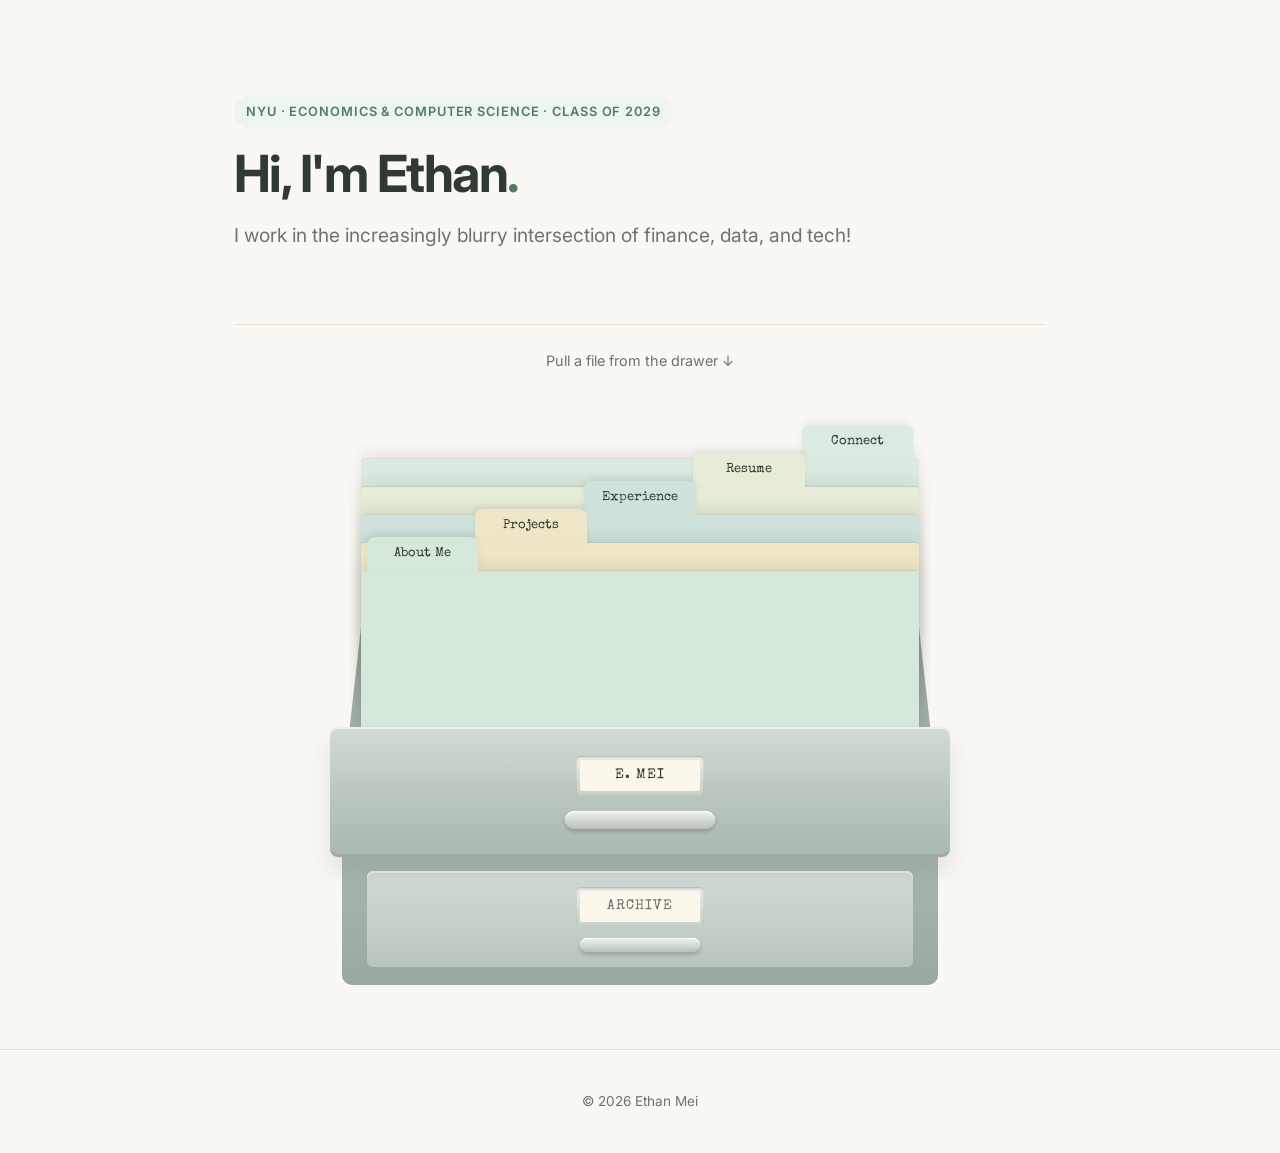
==== commit efb7a080: "Add files via upload" ====
--- a/index.html
+++ b/index.html
@@ -12,18 +12,6 @@
 </head>
 <body>
 
-  <div class="nav-wrap">
-    <header class="nav">
-      <a href="index.html" class="logo">Ethan <span>Mei</span></a>
-      <nav>
-        <a href="index.html#about">About</a>
-        <a href="index.html#projects">Projects</a>
-        <a href="index.html#experience">Experience</a>
-        <a href="index.html#resume">Resume</a>
-        <a href="index.html#connect">Connect</a>
-      </nav>
-    </header>
-  </div>
 
   <main>
 
--- a/style.css
+++ b/style.css
@@ -53,8 +53,7 @@
   position: sticky;
   top: 0;
   z-index: 10;
-  background: rgba(250, 248, 243, 0.9);
-  backdrop-filter: blur(8px);
+  background: var(--bg);
   border-bottom: 1px solid var(--border);
 }
 .nav {
@@ -381,6 +380,8 @@
   --fold-about: #d5e8d9;
   --fold-proj: #efe6c8;
   --fold-exp: #cfe3dc;
+  --fold-resume: #e6ecd6;
+  --fold-connect: #dcebe0;
 }
 
 .cabinet-section { padding-top: 24px; }
@@ -394,18 +395,18 @@
 .cabinet {
   max-width: 620px;
   margin: 0 auto;
-  filter: drop-shadow(0 18px 30px rgba(47, 58, 51, 0.15));
+
 }
 
 /* ----- the pulled-out drawer ----- */
 .drawer {
   position: relative;
-  height: 360px;
+  height: 440px;
 }
 .drawer-back {           /* dark inside of the drawer, in slight perspective */
   position: absolute;
   left: 3%; right: 3%;
-  top: 40px; bottom: 120px;
+  top: 62px; bottom: 120px;
   background: linear-gradient(#7f8f84, #a6b4aa);
   clip-path: polygon(5% 0, 95% 0, 100% 100%, 0 100%);
   border-radius: 4px;
@@ -416,9 +417,9 @@
   --c: var(--fold-about);
   --lift: 0px;
   position: absolute;
-  left: 8%; right: 8%;
+  left: 5%; right: 5%;
   height: 190px;
-  bottom: calc(96px + var(--depth) * 34px);
+  bottom: calc(96px + var(--depth) * 28px);
   border: none;
   background: none;
   padding: 0;
@@ -438,7 +439,7 @@
   position: absolute;
   bottom: 100%;
   left: var(--tab-x);
-  width: 30%;
+  width: 20%;
   height: 34px;
   background: var(--c);
   border-radius: 8px 8px 0 0;
@@ -446,10 +447,10 @@
   align-items: center;
   justify-content: center;
   font-family: var(--label-font);
-  font-size: 0.95rem;
-  color: var(--text);
-  letter-spacing: 0.02em;
-  box-shadow: 0 -4px 10px rgba(47,58,51,0.08);
+  font-size: 0.82rem;
+  white-space: nowrap;
+  color: var(--text);
+  box-shadow: 0 -3px 6px rgba(47,58,51,0.08);
 }
 .f-in .f-tab::after {     /* little white label sticker */
   content: "";
@@ -461,16 +462,18 @@
 }
 .f-in .f-tab span { position: relative; z-index: 1; }
 
-.f-in.about { --c: var(--fold-about); --depth: 0; --tab-x: 4%;  z-index: 3; }
-.f-in.proj  { --c: var(--fold-proj);  --depth: 1; --tab-x: 35%; z-index: 2; }
-.f-in.exp   { --c: var(--fold-exp);   --depth: 2; --tab-x: 66%; z-index: 1; }
+.f-in.about   { --c: var(--fold-about);   --depth: 0; --tab-x: 1%;  z-index: 5; }
+.f-in.proj    { --c: var(--fold-proj);    --depth: 1; --tab-x: 20.5%; z-index: 4; }
+.f-in.exp     { --c: var(--fold-exp);     --depth: 2; --tab-x: 40%; z-index: 3; }
+.f-in.resume  { --c: var(--fold-resume);  --depth: 3; --tab-x: 59.5%; z-index: 2; }
+.f-in.connect { --c: var(--fold-connect); --depth: 4; --tab-x: 79%; z-index: 1; }
 
 .f-in:hover, .f-in:focus-visible { --lift: -30px; outline: none; }
 .f-in:hover .f-tab, .f-in:focus-visible .f-tab { color: var(--accent); }
 .f-in .peek {               /* "click to open" that appears on hover */
   position: absolute;
-  top: 14px; left: var(--tab-x);
-  width: 30%;
+  top: 10px; left: var(--tab-x);
+  width: 20%;
   text-align: center;
   font-size: 0.72rem;
   color: var(--muted);
@@ -482,12 +485,13 @@
 /* drawer front panel */
 .drawer-front {
   position: absolute;
+  /* shadow lives here (cheap box-shadow instead of a filter on the whole cabinet) */
   left: 0; right: 0; bottom: 0;
   height: 130px;
   z-index: 10;
   background: linear-gradient(180deg, var(--metal-hi), var(--metal) 55%, #a9b8ad);
   border-radius: 8px;
-  box-shadow: inset 0 2px 0 rgba(255,255,255,0.6), inset 0 -3px 0 rgba(0,0,0,0.08);
+  box-shadow: inset 0 2px 0 rgba(255,255,255,0.6), inset 0 -3px 0 rgba(0,0,0,0.08), 0 14px 24px rgba(47,58,51,0.12);
   display: flex;
   flex-direction: column;
   align-items: center;
@@ -549,6 +553,7 @@
   position: fixed;
   inset: 0;
   z-index: 100;
+  overscroll-behavior: contain;
   display: none;
   align-items: flex-start;
   justify-content: center;
@@ -559,8 +564,7 @@
 .scrim {
   position: fixed;
   inset: 0;
-  background: rgba(47, 58, 51, 0.35);
-  backdrop-filter: blur(3px);
+  background: rgba(47, 58, 51, 0.45);
   animation: fadeIn 0.25s ease;
 }
 .ofolder {
@@ -587,10 +591,10 @@
   background: var(--c);
   border-radius: 0 12px 12px 12px;
   padding: 22px;
-  box-shadow: 0 30px 60px rgba(47,58,51,0.25);
+  box-shadow: 0 16px 32px rgba(47,58,51,0.22);
 }
 .ofolder.about { --c: var(--fold-about); --tab-x: 4%; }
-.ofolder.proj  { --c: var(--fold-proj);  --tab-x: 35%; }
+.ofolder.proj  { --c: var(--fold-proj);  --tab-x: 20%; }
 .ofolder.exp   { --c: var(--fold-exp);   --tab-x: 62%; }
 
 .o-paper {
@@ -598,8 +602,6 @@
   border-radius: 6px;
   padding: 34px 40px;
   box-shadow: 0 2px 6px rgba(47,58,51,0.10);
-  background-image: linear-gradient(transparent 31px, rgba(79,125,95,0.06) 32px);
-  background-size: 100% 32px;
 }
 .o-paper > section { padding: 28px 0; }
 .o-paper > section:first-child { padding-top: 0; }
@@ -665,3 +667,30 @@
   .ofolder.show .o-cover { animation: none; display: none; }
   .ofolder.show .o-back, .ofolder.show .o-paper { animation: none; }
 }
+
+/* ---------- Resume folder ---------- */
+.resume-frame {
+  width: 100%;
+  height: 75vh;
+  border: 1px solid var(--border);
+  border-radius: 6px;
+  background: #fff;
+  margin-top: 20px;
+}
+/* ---------- Connect folder ---------- */
+.contact-card .sub { display: block; color: var(--muted); font-size: 0.85rem; word-break: break-all; }
+
+@media (max-width: 600px) {
+  .drawer { height: 400px; }
+  .f-in .f-tab { font-size: 0.56rem; width: 19.5%; letter-spacing: -0.02em; }
+  .resume-frame { height: 60vh; }
+  .nav nav a { padding: 5px 8px; margin: 0 1px; font-size: 0.82rem; }
+  .nav nav { display: flex; flex-wrap: wrap; justify-content: center; }
+}
+
+/* opened-folder colors + tab positions (match the tabs in the drawer) */
+.ofolder.about   { --c: var(--fold-about);   --tab-x: 2%; }
+.ofolder.proj    { --c: var(--fold-proj);    --tab-x: 20%; }
+.ofolder.exp     { --c: var(--fold-exp);     --tab-x: 40%; }
+.ofolder.resume  { --c: var(--fold-resume);  --tab-x: 58%; }
+.ofolder.connect { --c: var(--fold-connect); --tab-x: 70%; }
